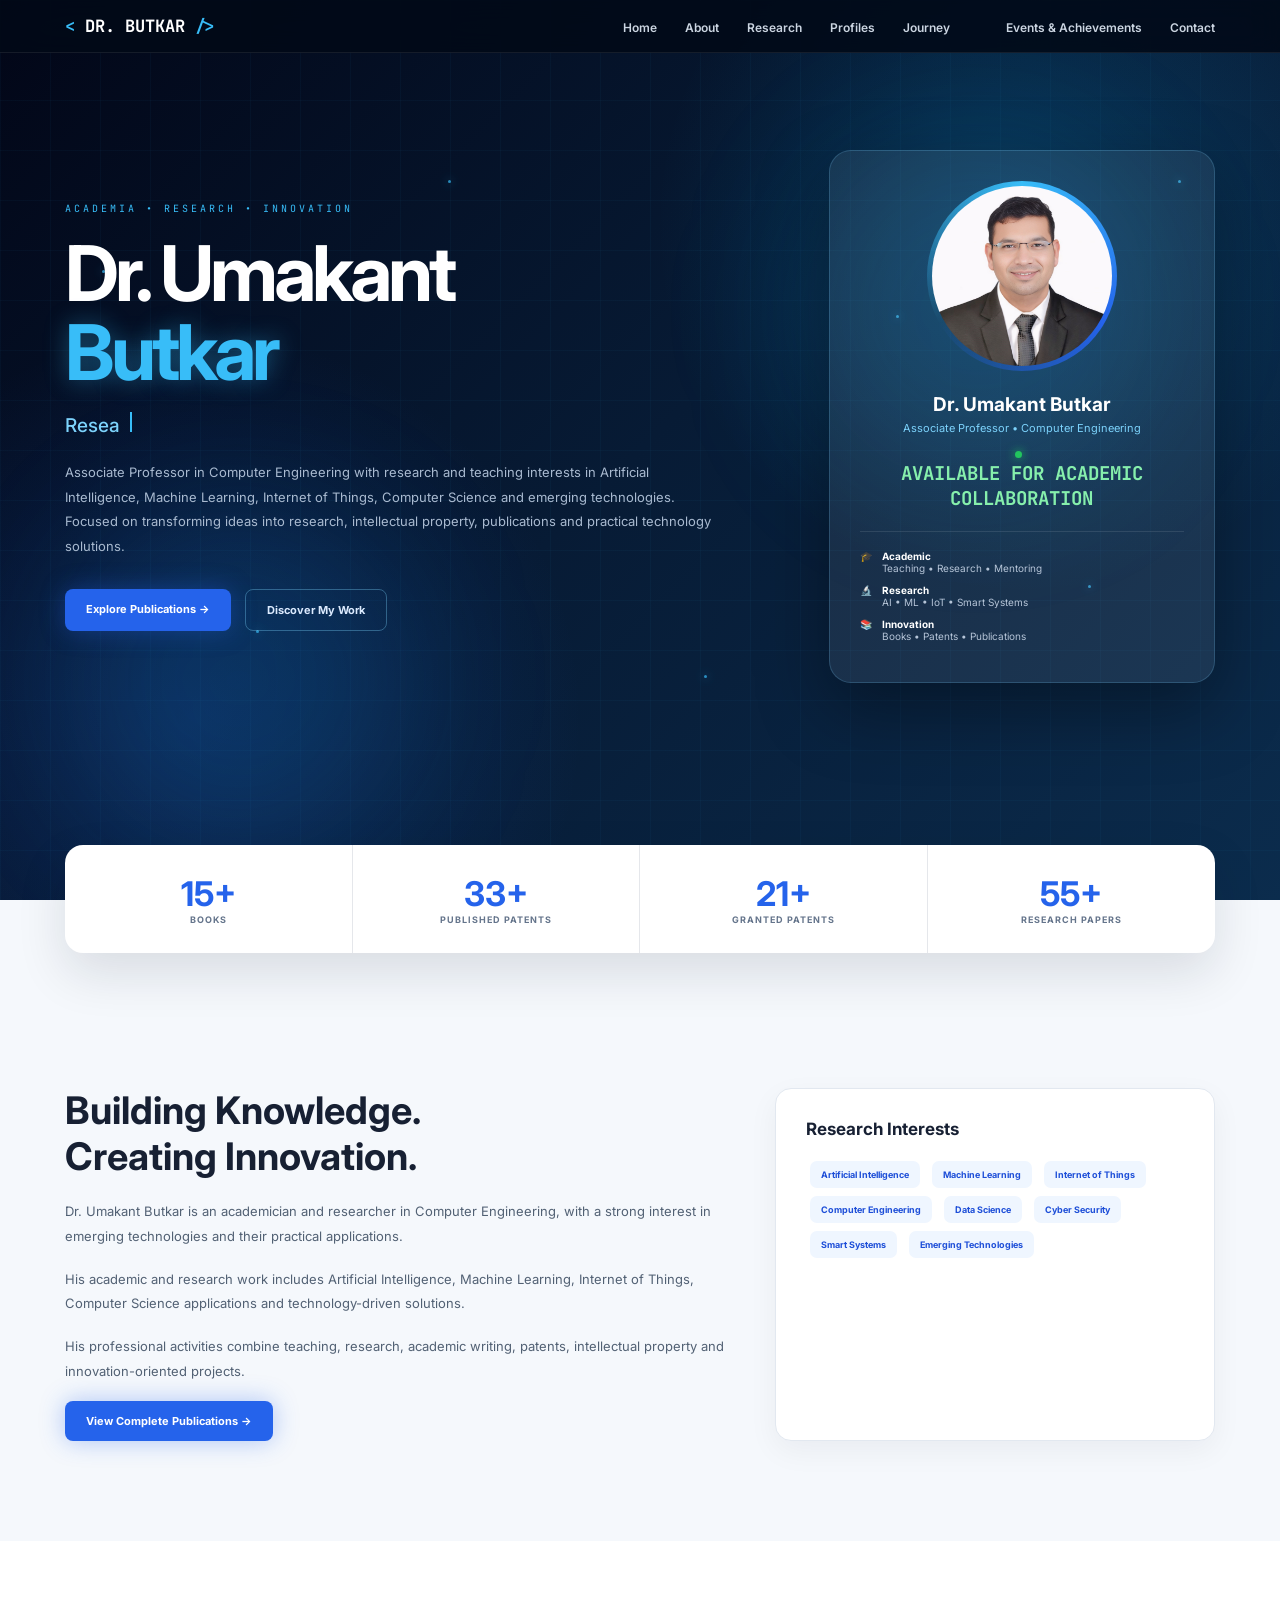
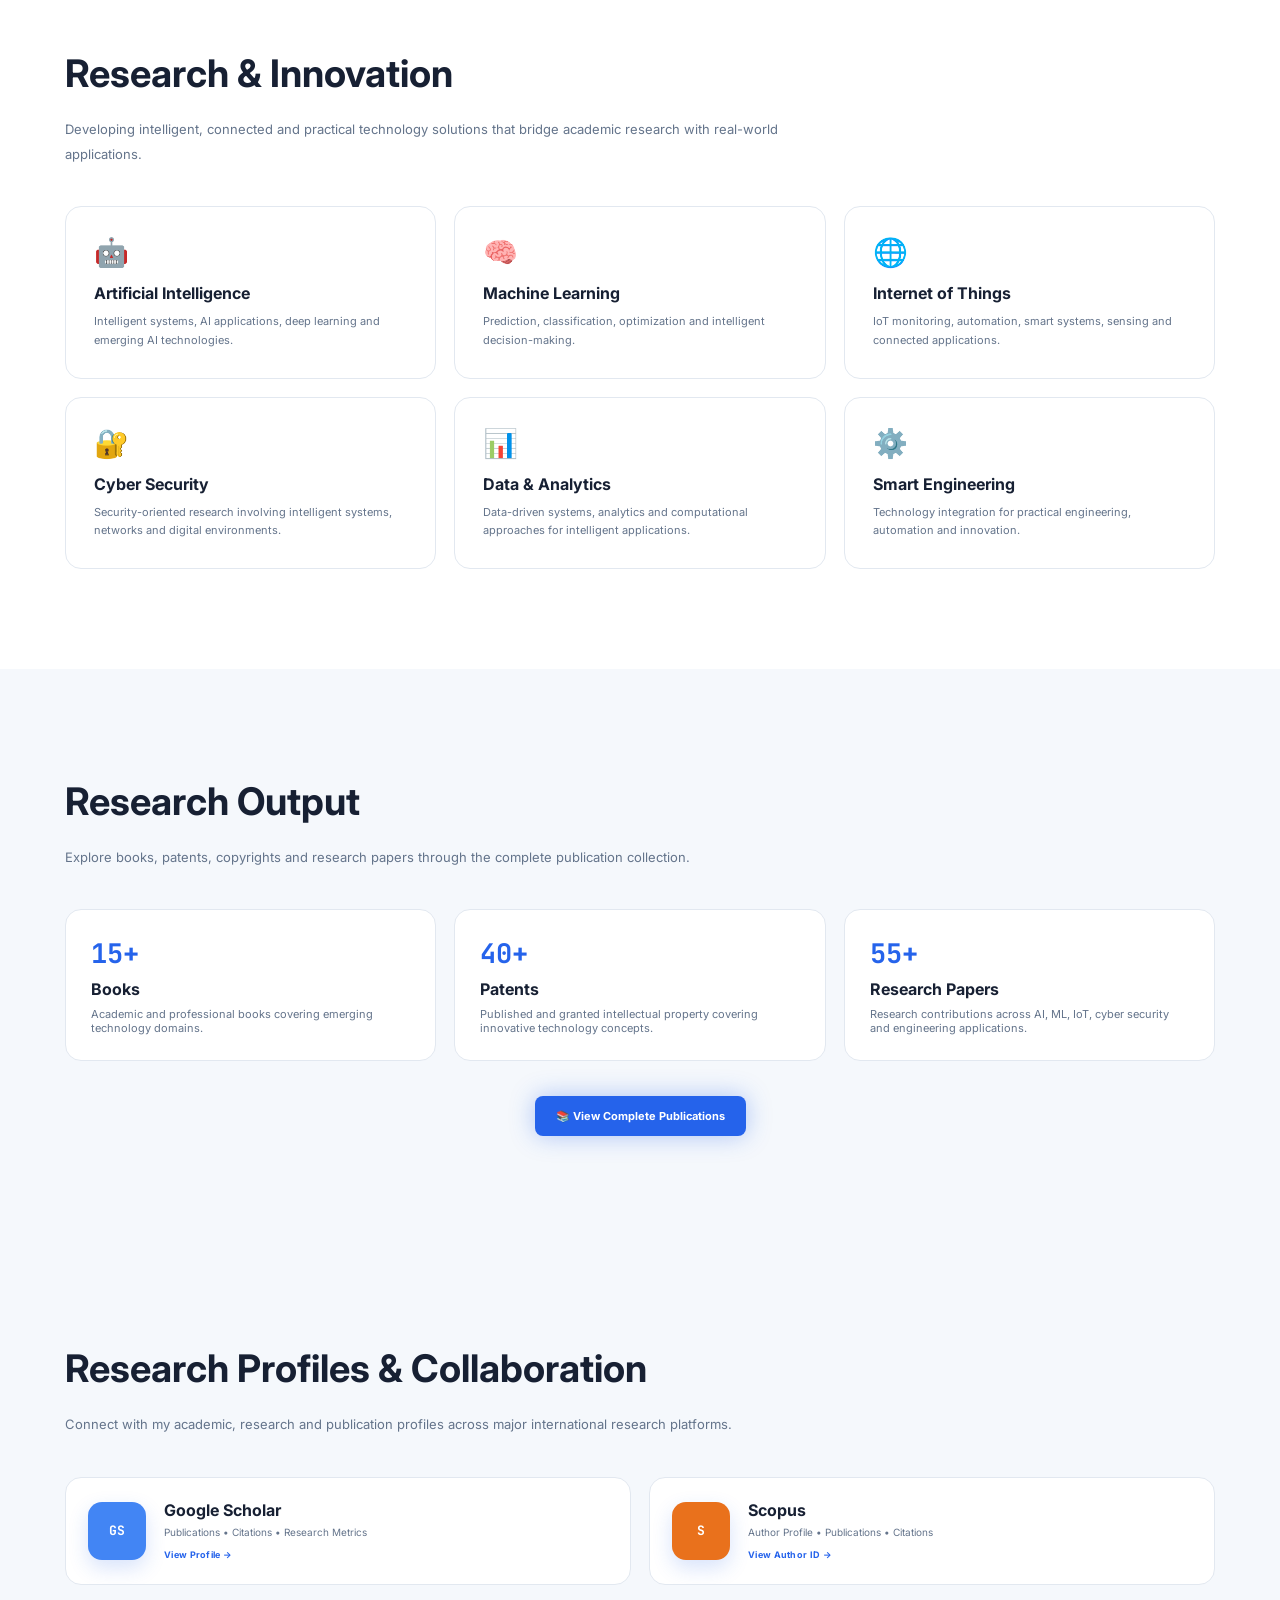
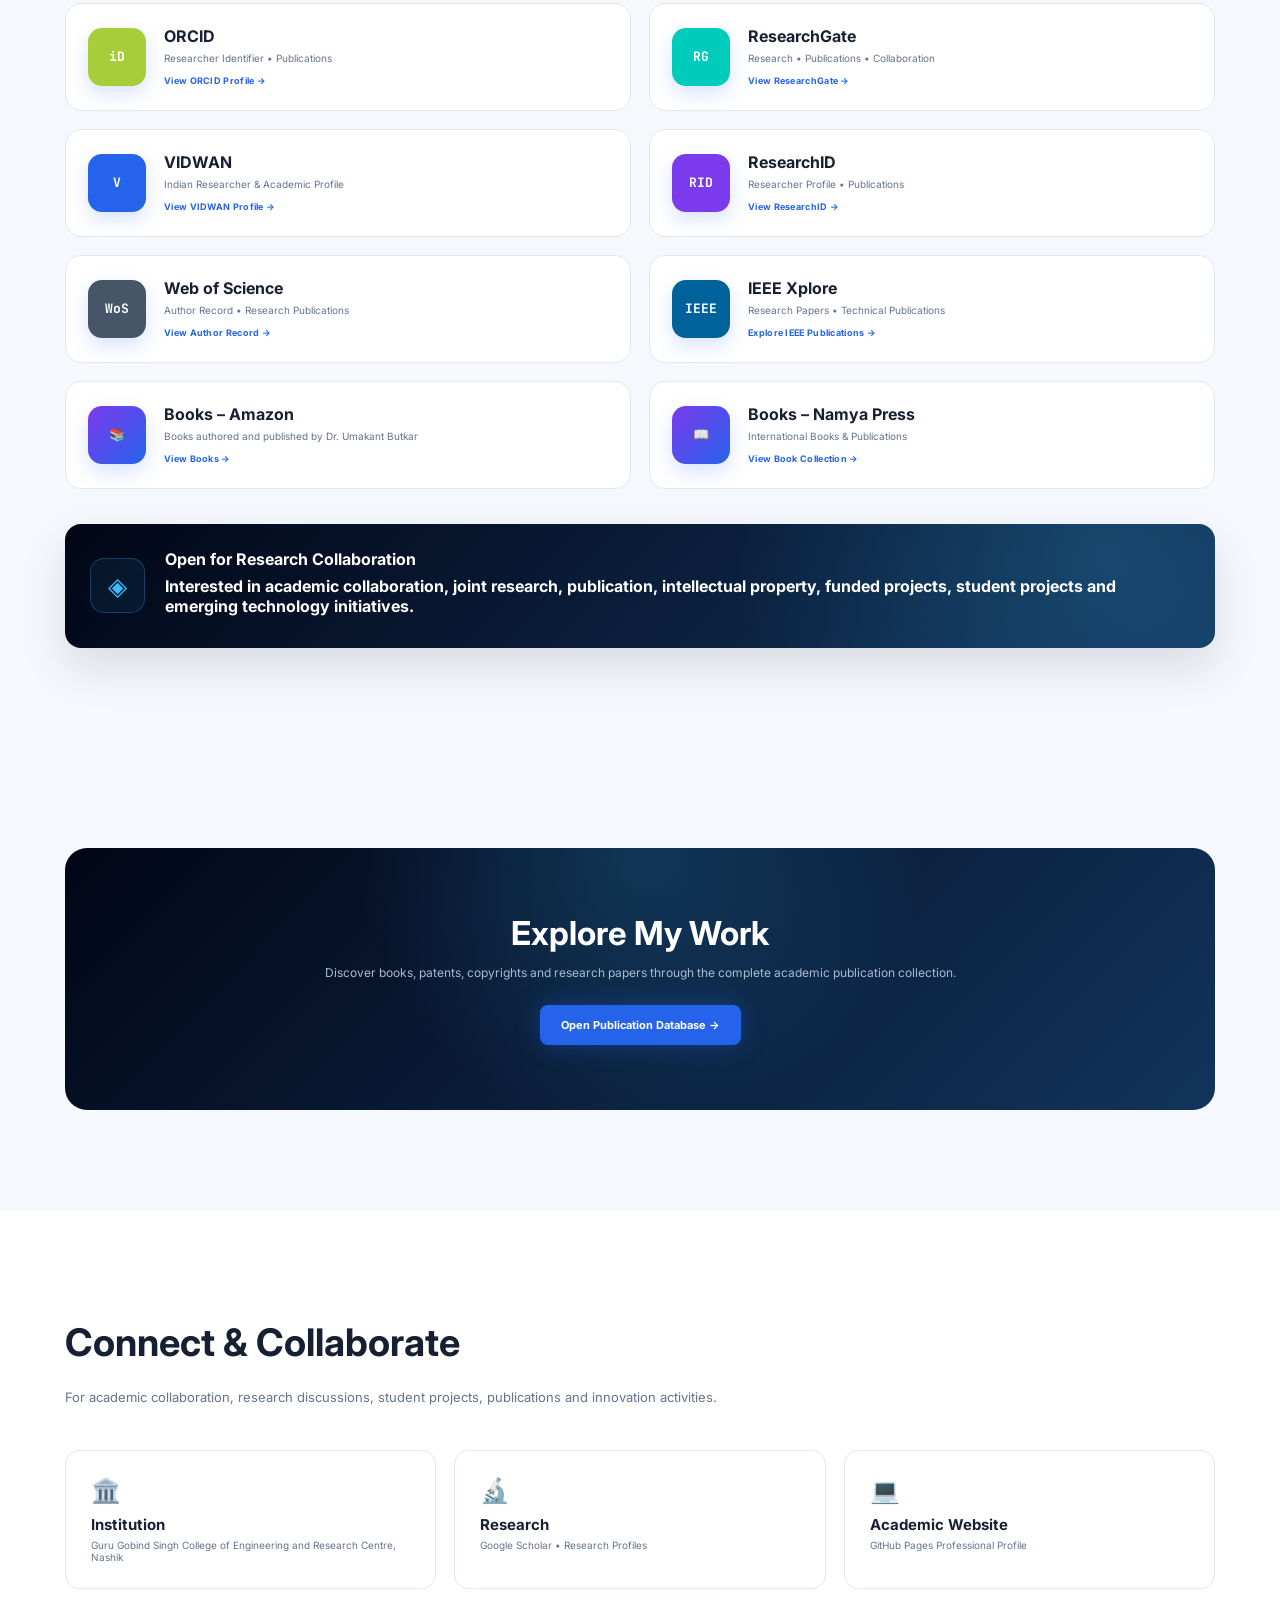
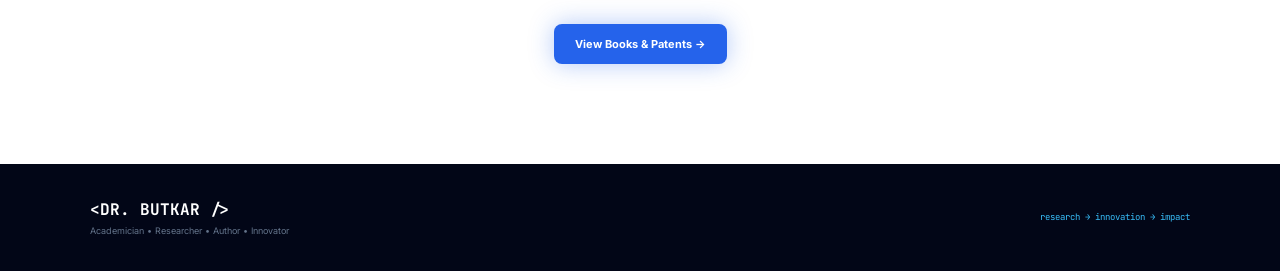
==== index.html @ 664abec3 "Update index.html" ====
<!DOCTYPE html>
<html lang="en">
   

<head>

<meta charset="UTF-8">

<meta name="viewport" content="width=device-width, initial-scale=1.0">

<title>Dr. Umakant Butkar | Research • Innovation • Academia</title>

<meta name="description"
content="Official profile of Dr. Umakant Butkar – Academician, Researcher, Author and Innovator.">

<link rel="preconnect" href="https://fonts.googleapis.com">

<link rel="preconnect"
href="https://fonts.gstatic.com"
crossorigin>

<link href="https://fonts.googleapis.com/css2?family=Inter:wght@400;500;600;700;800&family=JetBrains+Mono:wght@400;600&display=swap"
rel="stylesheet">


<style>

/* =====================================================
   BASIC RESET
===================================================== */

*{
    margin:0;
    padding:0;
    box-sizing:border-box;
}

html{
    scroll-behavior:smooth;
}

body{
    font-family:Inter,Arial,sans-serif;
    background:#f5f8fc;
    color:#172033;
    overflow-x:hidden;
}

a{
    text-decoration:none;
}

.container{
    width:90%;
    max-width:1150px;
    margin:auto;
}


/* =====================================================
   NAVIGATION
===================================================== */

.navbar{

    position:fixed;

    top:0;
    left:0;
    right:0;

    z-index:9999;

    background:rgba(2,10,23,.88);

    backdrop-filter:blur(18px);

    border-bottom:
    1px solid rgba(255,255,255,.08);

}

.nav-container{

    max-width:1200px;

    margin:auto;

    padding:15px 25px;

    display:flex;

    justify-content:space-between;

    align-items:center;

}

.logo{

    color:#fff;

    font-family:"JetBrains Mono";

    font-size:17px;

    font-weight:700;

}

.logo span{
    color:#38bdf8;
}

.nav-links{

    display:flex;

    gap:28px;

    list-style:none;

}

.nav-links a{

    color:#cbd5e1;

    font-size:12px;

    font-weight:600;

    transition:.3s;

}

.nav-links a:hover{
    color:#38bdf8;
}

.menu-btn{

    display:none;

    background:none;

    border:0;

    color:white;

    font-size:26px;

    cursor:pointer;

}


/* =====================================================
   HERO
===================================================== */

.hero{

    min-height:100vh;

    position:relative;

    overflow:hidden;

    padding:
    150px 20px
    100px;

    color:white;

    background:

    radial-gradient(
        circle at 80% 25%,
        rgba(14,165,233,.20),
        transparent 30%
    ),

    radial-gradient(
        circle at 15% 80%,
        rgba(37,99,235,.20),
        transparent 30%
    ),

    linear-gradient(
        135deg,
        #020617,
        #071b35,
        #0b2c4d
    );

}


/* =====================================================
   ANIMATED GRID
===================================================== */

.hero-grid{

    position:absolute;

    inset:0;

    opacity:.25;

    background-image:

    linear-gradient(
        rgba(56,189,248,.15) 1px,
        transparent 1px
    ),

    linear-gradient(
        90deg,
        rgba(56,189,248,.15) 1px,
        transparent 1px
    );

    background-size:
    50px 50px;

    animation:
    gridMove 15s linear infinite;

}

@keyframes gridMove{

    from{
        transform:translateY(0);
    }

    to{
        transform:translateY(50px);
    }

}


/* =====================================================
   MOVING GLOW
===================================================== */

.glow{

    position:absolute;

    width:350px;

    height:350px;

    border-radius:50%;

    background:
    rgba(14,165,233,.12);

    filter:blur(70px);

    animation:
    glowMove 8s ease-in-out infinite;

}

.glow.one{

    top:15%;

    right:10%;

}

.glow.two{

    bottom:5%;

    left:5%;

    animation-delay:3s;

}

@keyframes glowMove{

    0%,100%{
        transform:translate(0,0);
    }

    50%{
        transform:translate(40px,-30px);
    }

}


/* =====================================================
   PARTICLES
===================================================== */

.particles{

    position:absolute;

    inset:0;

    pointer-events:none;

}

.particle{

    position:absolute;

    width:3px;

    height:3px;

    background:#38bdf8;

    border-radius:50%;

    box-shadow:
    0 0 10px #38bdf8;

    animation:
    particleFloat 8s linear infinite;

    opacity:.7;

}

.particle:nth-child(1){
    left:8%;
    top:30%;
    animation-delay:0s;
}

.particle:nth-child(2){
    left:20%;
    top:70%;
    animation-delay:2s;
}

.particle:nth-child(3){
    left:35%;
    top:20%;
    animation-delay:4s;
}

.particle:nth-child(4){
    left:55%;
    top:75%;
    animation-delay:1s;
}

.particle:nth-child(5){
    left:70%;
    top:35%;
    animation-delay:3s;
}

.particle:nth-child(6){
    left:85%;
    top:65%;
    animation-delay:5s;
}

.particle:nth-child(7){
    left:92%;
    top:20%;
    animation-delay:2s;
}

@keyframes particleFloat{

    0%{
        transform:translateY(30px);
        opacity:0;
    }

    20%{
        opacity:1;
    }

    80%{
        opacity:1;
    }

    100%{
        transform:translateY(-120px);
        opacity:0;
    }

}


/* =====================================================
   HERO CONTENT
===================================================== */

.hero-content{

    position:relative;

    z-index:5;

    max-width:1150px;

    margin:auto;

    display:grid;

    grid-template-columns:
    1.35fr .75fr;

    gap:70px;

    align-items:center;

}


/* =====================================================
   HERO TEXT ANIMATION
===================================================== */

.hero-text{

    animation:
    heroText .9s ease forwards;

    opacity:0;

}

@keyframes heroText{

    from{
        opacity:0;
        transform:translateY(35px);
    }

    to{
        opacity:1;
        transform:translateY(0);
    }

}

.hero-tag{

    font-family:"JetBrains Mono";

    color:#38bdf8;

    font-size:10px;

    letter-spacing:3px;

    margin-bottom:20px;

}

.hero h1{

    font-size:
    clamp(48px,6vw,78px);

    line-height:1.02;

    letter-spacing:-4px;

    margin-bottom:20px;

}

.hero h1 span{

    color:#38bdf8;

    text-shadow:
    0 0 25px
    rgba(56,189,248,.4);

}

.hero-subtitle{

    min-height:30px;

    color:#dbeafe;

    font-size:19px;

    font-weight:500;

}

.typing{

    color:#7dd3fc;

}

.cursor{

    display:inline-block;

    width:2px;

    height:20px;

    background:#38bdf8;

    margin-left:5px;

    animation:
    blink .7s infinite;

}

@keyframes blink{

    50%{
        opacity:0;
    }

}

.hero-description{

    max-width:650px;

    margin-top:18px;

    color:#a9bad0;

    font-size:13px;

    line-height:1.9;

}


/* =====================================================
   BUTTONS
===================================================== */

.hero-buttons{

    display:flex;

    gap:14px;

    flex-wrap:wrap;

    margin-top:30px;

}

.btn{

    display:inline-block;

    padding:13px 21px;

    border-radius:8px;

    font-size:11px;

    font-weight:700;

    transition:.3s;

}

.btn-primary{

    color:#fff;

    background:#2563eb;

    box-shadow:
    0 0 25px
    rgba(37,99,235,.35);

}

.btn-primary:hover{

    transform:
    translateY(-4px)
    scale(1.02);

    box-shadow:
    0 0 35px
    rgba(37,99,235,.55);

}

.btn-outline{

    color:#dbeafe;

    border:
    1px solid
    rgba(125,211,252,.35);

}

.btn-outline:hover{

    color:#38bdf8;

    border-color:#38bdf8;

    box-shadow:
    0 0 20px
    rgba(56,189,248,.15);

}


/* =====================================================
   PROFILE CARD
===================================================== */

.profile-wrapper{

    animation:
    cardEntrance 1.2s ease forwards;

    opacity:0;

    animation-delay:.4s;

}

@keyframes cardEntrance{

    from{
        opacity:0;
        transform:
        translateY(40px)
        rotateY(15deg);
    }

    to{
        opacity:1;
        transform:
        translateY(0)
        rotateY(0);
    }

}

.profile-card{

    position:relative;

    padding:30px;

    border-radius:22px;

    background:
    rgba(255,255,255,.07);

    border:
    1px solid
    rgba(125,211,252,.20);

    backdrop-filter:blur(20px);

    box-shadow:
    0 25px 70px
    rgba(0,0,0,.35);

    animation:
    floatingCard 5s ease-in-out infinite;

}

@keyframes floatingCard{

    0%,100%{
        transform:translateY(0);
    }

    50%{
        transform:translateY(-10px);
    }

}


/* =====================================================
   PROFILE PHOTO
===================================================== */

.photo-ring{

    width:190px;

    height:190px;

    margin:
    0 auto 22px;

    padding:5px;

    border-radius:50%;

    background:

    conic-gradient(
        #38bdf8,
        #2563eb,
        transparent,
        #38bdf8
    );

    animation:
    rotateRing 5s linear infinite;

}

@keyframes rotateRing{

    to{
        transform:rotate(360deg);
    }

}

.profile-photo{

    width:100%;

    height:100%;

    border-radius:50%;

    overflow:hidden;

    background:#071426;

}

.profile-photo img{

    width:100%;

    height:100%;

    object-fit:cover;

    animation:
    counterRotate 5s linear infinite;

}

@keyframes counterRotate{

    to{
        transform:rotate(-360deg);
    }

}

.profile-card h3{

    text-align:center;

    font-size:19px;

}

.profile-role{

    text-align:center;

    color:#7dd3fc;

    font-size:11px;

    margin-top:5px;

}

.status{

    text-align:center;

    margin-top:14px;

    font-family:"JetBrains Mono";

    color:#86efac;

    font-size:9px;

}

.status::before{

    content:"";

    display:inline-block;

    width:7px;

    height:7px;

    margin-right:6px;

    border-radius:50%;

    background:#22c55e;

    box-shadow:
    0 0 10px #22c55e;

}


/* =====================================================
   PROFILE INFORMATION
===================================================== */

.profile-info{

    border-top:
    1px solid
    rgba(255,255,255,.10);

    margin-top:20px;

    padding-top:18px;

}

.profile-line{

    display:flex;

    gap:10px;

    color:#b6c5d8;

    font-size:10px;

    margin-bottom:10px;

}

.profile-line strong{
    color:#fff;
}


/* =====================================================
   SCROLL INDICATOR
===================================================== */

.scroll-indicator{

    position:absolute;

    bottom:25px;

    left:50%;

    transform:translateX(-50%);

    z-index:5;

    font-family:"JetBrains Mono";

    color:#64748b;

    font-size:9px;

    letter-spacing:2px;

    animation:
    scrollBounce 2s infinite;

}

@keyframes scrollBounce{

    0%,100%{
        transform:
        translate(-50%,0);
    }

    50%{
        transform:
        translate(-50%,8px);
    }

}


/* =====================================================
   STATS
===================================================== */

.stats{

    position:relative;

    z-index:10;

    margin-top:-55px;

}

.stats-grid{

    display:grid;

    grid-template-columns:
    repeat(4,1fr);

    background:#fff;

    border-radius:18px;

    overflow:hidden;

    box-shadow:
    0 20px 50px
    rgba(15,23,42,.12);

}

.stat{

    text-align:center;

    padding:28px 10px;

    border-right:
    1px solid #e5e7eb;

}

.stat:last-child{
    border-right:0;
}

.stat h2{

    color:#2563eb;

    font-size:34px;

}

.stat p{

    color:#64748b;

    font-size:9px;

    font-weight:700;

    letter-spacing:1px;

}


/* =====================================================
   GENERAL SECTIONS
===================================================== */

section.content-section{

    padding:100px 0;

}

.section-label{

    font-family:"JetBrains Mono";

    color:#2563eb;

    font-size:9px;

    letter-spacing:3px;

    margin-bottom:10px;

}

.section-title{

    font-size:38px;

    line-height:1.2;

    margin-bottom:20px;

}

.section-description{

    max-width:720px;

    color:#64748b;

    font-size:13px;

    line-height:1.9;

}


/* =====================================================
   SCROLL REVEAL
===================================================== */

.reveal{

    opacity:0;

    transform:translateY(35px);

    transition:
    opacity .8s ease,
    transform .8s ease;

}

.reveal.active{

    opacity:1;

    transform:translateY(0);

}


/* =====================================================
   ABOUT
===================================================== */

.about-grid{

    display:grid;

    grid-template-columns:
    1.2fr .8fr;

    gap:50px;

    margin-top:35px;

}

.about-text p{

    color:#526174;

    font-size:13px;

    line-height:1.9;

    margin-bottom:18px;

}

.about-card{

    background:#fff;

    padding:30px;

    border-radius:16px;

    border:
    1px solid #e2e8f0;

    box-shadow:
    0 10px 30px
    rgba(15,23,42,.05);

}

.about-card h3{

    font-size:17px;

    margin-bottom:18px;

}

.interest{

    display:inline-block;

    padding:8px 11px;

    margin:4px;

    background:#eff6ff;

    color:#1d4ed8;

    border-radius:7px;

    font-size:9px;

    font-weight:700;

    transition:.3s;

}

.interest:hover{

    transform:
    translateY(-3px);

    box-shadow:
    0 8px 20px
    rgba(37,99,235,.12);

}


/* =====================================================
   RESEARCH
===================================================== */

.research-grid{

    margin-top:40px;

    display:grid;

    grid-template-columns:
    repeat(3,1fr);

    gap:18px;

}

.research-card{

    background:#fff;

    padding:28px;

    border:
    1px solid #e2e8f0;

    border-radius:16px;

    transition:.35s;

}

.research-card:hover{

    transform:
    translateY(-8px);

    border-color:#93c5fd;

    box-shadow:
    0 20px 40px
    rgba(15,23,42,.08);

}

.research-icon{

    font-size:28px;

    margin-bottom:14px;

}

.research-card h3{

    font-size:16px;

    margin-bottom:9px;

}

.research-card p{

    color:#64748b;

    font-size:11px;

    line-height:1.7;

}


/* =====================================================
   PUBLICATIONS
===================================================== */

.publication-preview{

    margin-top:40px;

    display:grid;

    grid-template-columns:
    repeat(3,1fr);

    gap:18px;

}

.pub-card{

    background:#fff;

    padding:25px;

    border:
    1px solid #e2e8f0;

    border-radius:16px;

    transition:.3s;

}

.pub-card:hover{

    transform:
    translateY(-6px);

    box-shadow:
    0 15px 35px
    rgba(15,23,42,.08);

}

.pub-number{

    font-family:"JetBrains Mono";

    color:#2563eb;

    font-size:27px;

    font-weight:700;

}

.pub-card h3{

    font-size:16px;

    margin-top:8px;

}

.pub-card p{

    color:#64748b;

    font-size:11px;

    margin-top:8px;

}


/* =====================================================
   TIMELINE
===================================================== */

.timeline{

    margin-top:45px;

    border-left:
    2px solid #dbeafe;

    padding-left:30px;

}

.timeline-item{

    position:relative;

    margin-bottom:35px;

}

.timeline-item::before{

    content:"";

    position:absolute;

    left:-37px;

    top:4px;

    width:12px;

    height:12px;

    border-radius:50%;

    background:#2563eb;

    box-shadow:
    0 0 0 5px #eff6ff,
    0 0 18px
    rgba(37,99,235,.35);

}

.timeline-year{

    font-family:"JetBrains Mono";

    color:#2563eb;

    font-size:9px;

    margin-bottom:6px;

}

.timeline-item h3{

    font-size:16px;

}

.timeline-item p{

    color:#64748b;

    font-size:11px;

}


/* =====================================================
   CTA
===================================================== */

.cta{

    padding:65px 30px;

    border-radius:22px;

    text-align:center;

    color:#fff;

    background:

    radial-gradient(
        circle at 50% 0,
        rgba(56,189,248,.18),
        transparent 45%
    ),

    linear-gradient(
        135deg,
        #020617,
        #12345b
    );

}

.cta h2{

    font-size:33px;

    margin-bottom:12px;

}

.cta p{

    max-width:650px;

    margin:auto;

    color:#a9bad0;

    font-size:12px;

}


/* =====================================================
   CONTACT
===================================================== */

.contact-grid{

    margin-top:40px;

    display:grid;

    grid-template-columns:
    repeat(3,1fr);

    gap:18px;

}

.contact-card{

    background:#fff;

    padding:25px;

    border:
    1px solid #e2e8f0;

    border-radius:14px;

    transition:.3s;

}

.contact-card:hover{

    transform:
    translateY(-5px);

}

.contact-card span{

    font-size:24px;

}

.contact-card h3{

    font-size:15px;

    margin:10px 0 5px;

}

.contact-card p{

    color:#64748b;

    font-size:10px;

}


/* =====================================================
   FOOTER
===================================================== */

footer{

    background:#020617;

    color:#fff;

    padding:35px 20px;

}

.footer-content{

    max-width:1100px;

    margin:auto;

    display:flex;

    justify-content:space-between;

    align-items:center;

}

.footer-left strong{

    font-family:"JetBrains Mono";

}

.footer-left p{

    color:#64748b;

    font-size:9px;

    margin-top:5px;

}

.footer-code{

    color:#38bdf8;

    font-family:"JetBrains Mono";

    font-size:9px;

}


/* =====================================================
   MOBILE
===================================================== */

@media(max-width:800px){

    .nav-links{

        display:none;

        position:absolute;

        top:60px;

        left:0;

        right:0;

        background:#020617;

        padding:22px;

        flex-direction:column;

        gap:18px;

    }

    .nav-links.active{
        display:flex;
    }

    .menu-btn{
        display:block;
    }

    .hero{

        padding-top:130px;

    }

    .hero-content{

        grid-template-columns:1fr;

        text-align:center;

        gap:45px;

    }

    .hero-description{

        margin:auto;

    }

    .hero-buttons{

        justify-content:center;

    }

    .profile-wrapper{

        max-width:370px;

        margin:auto;

    }

    .stats-grid{

        grid-template-columns:
        repeat(2,1fr);

    }

    .stat{

        border-bottom:
        1px solid #e5e7eb;

    }

    .about-grid{

        grid-template-columns:1fr;

    }

    .research-grid{

        grid-template-columns:1fr;

    }

    .publication-preview{

        grid-template-columns:1fr;

    }

    .contact-grid{

        grid-template-columns:1fr;

    }

    .footer-content{

        flex-direction:column;

        align-items:flex-start;

        gap:15px;

    }

}
/* =====================================================
   RESEARCH PROFILE CARDS
===================================================== */

.profile-links-grid{

    margin-top:40px;

    display:grid;

    grid-template-columns:
    repeat(2,1fr);

    gap:18px;

}


/* =====================================================
   PROFILE CARD
===================================================== */

.research-profile-card{

    position:relative;

    display:flex;

    align-items:center;

    gap:18px;

    padding:22px;

    background:#fff;

    border:
    1px solid #e2e8f0;

    border-radius:16px;

    color:#172033;

    overflow:hidden;

    transition:
    transform .35s ease,
    box-shadow .35s ease,
    border-color .35s ease;

}


/* glowing line */

.research-profile-card::before{

    content:"";

    position:absolute;

    top:0;

    left:-100%;

    width:100%;

    height:2px;

    background:#38bdf8;

    transition:.5s;

}


.research-profile-card:hover::before{

    left:0;

}


.research-profile-card:hover{

    transform:
    translateY(-7px);

    border-color:#93c5fd;

    box-shadow:
    0 18px 40px
    rgba(15,23,42,.10);

}


/* =====================================================
   ICON
===================================================== */

.profile-icon{

    min-width:58px;

    width:58px;

    height:58px;

    display:flex;

    align-items:center;

    justify-content:center;

    border-radius:14px;

    color:#fff;

    font-family:"JetBrains Mono";

    font-size:13px;

    font-weight:700;

    background:
    linear-gradient(
        135deg,
        #0f172a,
        #2563eb
    );

    box-shadow:
    0 8px 20px
    rgba(37,99,235,.18);

    transition:.35s;

}


.research-profile-card:hover
.profile-icon{

    transform:
    rotate(-5deg)
    scale(1.08);

}


/* individual identity styles */

.profile-icon.scholar{
    background:#4285f4;
}

.profile-icon.scopus{
    background:#e9711c;
}

.profile-icon.orcid{
    background:#a6ce39;
}

.profile-icon.researchgate{
    background:#00ccbb;
}

.profile-icon.vidwan{
    background:#2563eb;
}

.profile-icon.researchid{
    background:#7c3aed;
}

.profile-icon.wos{
    background:#475569;
}

.profile-icon.ieee{
    background:#00629b;
}

.profile-icon.books{
    background:
    linear-gradient(
        135deg,
        #7c3aed,
        #2563eb
    );
}


/* =====================================================
   CARD CONTENT
===================================================== */

.profile-link-content{

    flex:1;

}


.profile-link-content h3{

    font-size:16px;

    margin-bottom:5px;

}


.profile-link-content p{

    color:#64748b;

    font-size:10px;

    line-height:1.5;

}


.profile-link-content span{

    display:inline-block;

    margin-top:9px;

    color:#2563eb;

    font-size:9px;

    font-weight:700;

    letter-spacing:.3px;

}


/* =====================================================
   COLLABORATION BOX
===================================================== */

.collaboration-box{

    margin-top:35px;

    padding:25px;

    display:flex;

    align-items:center;

    gap:20px;

    border-radius:16px;

    color:#fff;

    background:

    radial-gradient(
        circle at 90% 20%,
        rgba(56,189,248,.18),
        transparent 35%
    ),

    linear-gradient(
        135deg,
        #020617,
        #12345b
    );

    box-shadow:
    0 20px 45px
    rgba(15,23,42,.12);

}


.collaboration-symbol{

    min-width:55px;

    width:55px;

    height:55px;

    display:flex;

    align-items:center;

    justify-content:center;

    border-radius:14px;

    font-size:25px;

    color:#38bdf8;

    border:
    1px solid
    rgba(56,189,248,.25);

    background:
    rgba(56,189,248,.08);

}


.collaboration-box h3{

    font-size:16px;

    margin-bottom:7px;

}


.collaboration-box p{

    color:#a9bad0;

    font-size:10px;

    line-height:1.7;

}


/* =====================================================
   MOBILE PROFILE GRID
===================================================== */

@media(max-width:800px){

    .profile-links-grid{

        grid-template-columns:1fr;

    }

    .collaboration-box{

        align-items:flex-start;

    }

}
</style>

</head>


<body>


<!-- =====================================================
     NAVIGATION
===================================================== -->

<header class="navbar">

<div class="nav-container">

<div class="logo">

<span>&lt;</span> DR. BUTKAR <span>/&gt;</span>

</div>


<button
class="menu-btn"
onclick="toggleMenu()">

☰

</button>

<ul class="nav-links" id="navLinks">

<li>
<a href="#home">Home</a>
</li>

<li>
<a href="#about">About</a>
</li>

<li>
<a href="#research">Research</a>
</li>

<li>
<a href="#profiles">Profiles</a>
</li>

<li>
<a href="#journey">Journey</a></li>
<li>
<li>
<a href="events.html">Events & Achievements</a>
</li>

<li>
<a href="#contact">Contact</a>
</li>

</ul>

</div>

</header>



<!-- =====================================================
     HERO
===================================================== -->

<section
class="hero"
id="home">


<!-- ANIMATED GRID -->

<div class="hero-grid"></div>


<!-- GLOWING BACKGROUND -->

<div class="glow one"></div>

<div class="glow two"></div>


<!-- PARTICLES -->

<div class="particles">

<div class="particle"></div>

<div class="particle"></div>

<div class="particle"></div>

<div class="particle"></div>

<div class="particle"></div>

<div class="particle"></div>

<div class="particle"></div>

</div>


<div class="hero-content">


<!-- HERO TEXT -->

<div class="hero-text">


<div class="hero-tag">

ACADEMIA • RESEARCH • INNOVATION

</div>


<h1>

Dr. Umakant

<br>

<span>Butkar</span>

</h1>


<div class="hero-subtitle">

<span class="typing"></span>

<span class="cursor"></span>

</div>


<p class="hero-description">

Associate Professor in Computer Engineering with
research and teaching interests in Artificial
Intelligence, Machine Learning, Internet of Things,
Computer Science and emerging technologies.

Focused on transforming ideas into research,
intellectual property, publications and practical
technology solutions.

</p>


<div class="hero-buttons">


<a
href="publications.html"
class="btn btn-primary">

Explore Publications →

</a>


<a
href="#about"
class="btn btn-outline">

Discover My Work

</a>


</div>

</div>



<!-- PROFILE -->

<div class="profile-wrapper">


<div class="profile-card">


<div class="photo-ring">

<div class="profile-photo">

<img
src="profile.jpg"
alt="Dr. Umakant Butkar">

</div>

</div>


<h3>

Dr. Umakant Butkar

</h3>


<div class="profile-role">

Associate Professor • Computer Engineering

</div>


<div class="status">

<h3>AVAILABLE FOR ACADEMIC COLLABORATION</h3>

</div>


<div class="profile-info">


<div class="profile-line">

<span>🎓</span>

<div>

<strong>Academic</strong>
<br>
Teaching • Research • Mentoring

</div>

</div>


<div class="profile-line">

<span>🔬</span>

<div>

<strong>Research</strong>
<br>
AI • ML • IoT • Smart Systems

</div>

</div>


<div class="profile-line">

<span>📚</span>

<div>

<strong>Innovation</strong>
<br>
Books • Patents • Publications

</div>

</div>


</div>


</div>

</div>


</div>


<div class="scroll-indicator">

SCROLL TO EXPLORE ↓

</div>


</section>



<!-- =====================================================
     STATISTICS
===================================================== -->

<section class="stats">

<div class="container">

<div class="stats-grid">


<div class="stat">

<h2
class="counter"
data-target="15">

0

</h2>

<p>BOOKS</p>

</div>


<div class="stat">

<h2
class="counter"
data-target="33">

0

</h2>

<p>PUBLISHED PATENTS</p>

</div>


<div class="stat">

<h2
class="counter"
data-target="21">

0

</h2>

<p>GRANTED PATENTS</p>

</div>


<div class="stat">

<h2
class="counter"
data-target="55">

0

</h2>

<p>RESEARCH PAPERS</p>

</div>


</div>

</div>

</section>



<!-- =====================================================
     ABOUT
===================================================== -->

<section
class="content-section"
id="about">

<div class="container reveal">


<div class="section-label">

</div>


<div class="about-grid">


<div class="about-text">


<h2 class="section-title">

Building Knowledge.
<br>

Creating Innovation.

</h2>


<p>

Dr. Umakant Butkar is an academician and researcher
in Computer Engineering, with a strong interest in
emerging technologies and their practical
applications.

</p>


<p>

His academic and research work includes Artificial
Intelligence, Machine Learning, Internet of Things,
Computer Science applications and technology-driven
solutions.

</p>


<p>

His professional activities combine teaching,
research, academic writing, patents, intellectual
property and innovation-oriented projects.

</p>


<a
href="publications.html"
class="btn btn-primary">

View Complete Publications →

</a>


</div>


<div class="about-card">


<h3>
Research Interests
</h3>


<span class="interest">
Artificial Intelligence
</span>

<span class="interest">
Machine Learning
</span>

<span class="interest">
Internet of Things
</span>

<span class="interest">
Computer Engineering
</span>

<span class="interest">
Data Science
</span>

<span class="interest">
Cyber Security
</span>

<span class="interest">
Smart Systems
</span>

<span class="interest">
Emerging Technologies
</span>


</div>


</div>

</div>

</section>



<!-- =====================================================
     RESEARCH
===================================================== -->

<section
class="content-section"
id="research"
style="background:#fff;">

<div class="container reveal">


<div class="section-label">

</div>


<h2 class="section-title">

Research & Innovation

</h2>


<p class="section-description">

Developing intelligent, connected and practical
technology solutions that bridge academic research
with real-world applications.

</p>


<div class="research-grid">


<div class="research-card">

<div class="research-icon">
🤖
</div>

<h3>
Artificial Intelligence
</h3>

<p>

Intelligent systems, AI applications,
deep learning and emerging AI technologies.

</p>

</div>


<div class="research-card">

<div class="research-icon">
🧠
</div>

<h3>
Machine Learning
</h3>

<p>

Prediction, classification, optimization and
intelligent decision-making.

</p>

</div>


<div class="research-card">

<div class="research-icon">
🌐
</div>

<h3>
Internet of Things
</h3>

<p>

IoT monitoring, automation, smart systems,
sensing and connected applications.

</p>

</div>


<div class="research-card">

<div class="research-icon">
🔐
</div>

<h3>
Cyber Security
</h3>

<p>

Security-oriented research involving intelligent
systems, networks and digital environments.

</p>

</div>


<div class="research-card">

<div class="research-icon">
📊
</div>

<h3>
Data & Analytics
</h3>

<p>

Data-driven systems, analytics and computational
approaches for intelligent applications.

</p>

</div>


<div class="research-card">

<div class="research-icon">
⚙️
</div>

<h3>
Smart Engineering
</h3>

<p>

Technology integration for practical engineering,
automation and innovation.

</p>

</div>


</div>

</div>

</section>



<!-- =====================================================
     PUBLICATIONS
===================================================== -->

<section
class="content-section">

<div class="container reveal">


<div class="section-label">

</div>


<h2 class="section-title">

Research Output

</h2>


<p class="section-description">

Explore books, patents, copyrights and research
papers through the complete publication collection.

</p>


<div class="publication-preview">


<div class="pub-card">

<div class="pub-number">
15+
</div>

<h3>
Books
</h3>

<p>

Academic and professional books covering emerging
technology domains.

</p>

</div>


<div class="pub-card">

<div class="pub-number">
40+
</div>

<h3>
Patents
</h3>

<p>

Published and granted intellectual property covering
innovative technology concepts.

</p>

</div>


<div class="pub-card">

<div class="pub-number">
55+
</div>

<h3>
Research Papers
</h3>

<p>

Research contributions across AI, ML, IoT,
cyber security and engineering applications.

</p>

</div>


</div>


<div style="text-align:center;margin-top:35px;">

<a
href="publications.html"
class="btn btn-primary">

📚 View Complete Publications

</a>

</div>


</div>

</section>



<!-- =====================================================
     RESEARCH PROFILES & COLLABORATION
===================================================== -->

<section
class="content-section"
id="profiles"
style="background:#f5f8fc;">

<div class="container reveal">

<div class="section-label">

</div>

<h2 class="section-title">
Research Profiles & Collaboration
</h2>

<p class="section-description">

Connect with my academic, research and publication
profiles across major international research platforms.

</p>


<div class="profile-links-grid">


<!-- GOOGLE SCHOLAR -->

<a
href="https://scholar.google.com/citations?hl=en&authuser=1&user=rnX6w4AAAAAJ"
target="_blank"
rel="noopener noreferrer"
class="research-profile-card">

<div class="profile-icon scholar">
GS
</div>

<div class="profile-link-content">

<h3>
Google Scholar
</h3>

<p>
Publications • Citations • Research Metrics
</p>

<span>
View Profile →
</span>

</div>

</a>



<!-- SCOPUS -->

<a
href="https://www.scopus.com/authid/detail.uri?authorId=58679571700"
target="_blank"
rel="noopener noreferrer"
class="research-profile-card">

<div class="profile-icon scopus">
S
</div>

<div class="profile-link-content">

<h3>
Scopus
</h3>

<p>
Author Profile • Publications • Citations
</p>

<span>
View Author ID →
</span>

</div>

</a>



<!-- ORCID -->

<a
href="https://orcid.org/0000-0002-9697-4568"
target="_blank"
rel="noopener noreferrer"
class="research-profile-card">

<div class="profile-icon orcid">
iD
</div>

<div class="profile-link-content">

<h3>
ORCID
</h3>

<p>
Researcher Identifier • Publications
</p>

<span>
View ORCID Profile →
</span>

</div>

</a>



<!-- RESEARCHGATE -->

<a
href="https://www.researchgate.net/profile/Umakant-Butkar?ev=hdr_xprf"
target="_blank"
rel="noopener noreferrer"
class="research-profile-card">

<div class="profile-icon researchgate">
RG
</div>

<div class="profile-link-content">

<h3>
ResearchGate
</h3>

<p>
Research • Publications • Collaboration
</p>

<span>
View ResearchGate →
</span>

</div>

</a>



<!-- VIDWAN -->

<a
href="https://vidwan.inflibnet.ac.in//profile/424764"
target="_blank"
rel="noopener noreferrer"
class="research-profile-card">

<div class="profile-icon vidwan">
V
</div>

<div class="profile-link-content">

<h3>
VIDWAN
</h3>

<p>
Indian Researcher & Academic Profile
</p>

<span>
View VIDWAN Profile →
</span>

</div>

</a>



<!-- RESEARCH ID -->

<a
href="https://researchid.co/umakantbutkar"
target="_blank"
rel="noopener noreferrer"
class="research-profile-card">

<div class="profile-icon researchid">
RID
</div>

<div class="profile-link-content">

<h3>
ResearchID
</h3>

<p>
Researcher Profile • Publications
</p>

<span>
View ResearchID →
</span>

</div>

</a>



<!-- WEB OF SCIENCE -->

<a
href="https://www.webofscience.com/wos/author/record/NRB-7258-2025"
target="_blank"
rel="noopener noreferrer"
class="research-profile-card">

<div class="profile-icon wos">
WoS
</div>

<div class="profile-link-content">

<h3>
Web of Science
</h3>

<p>
Author Record • Research Publications
</p>

<span>
View Author Record →
</span>

</div>

</a>



<!-- IEEE XPLORE -->

<a
href="https://ieeexplore.ieee.org/search/searchresult.jsp?newsearch=true&queryText=umakant%20butkar"
target="_blank"
rel="noopener noreferrer"
class="research-profile-card">

<div class="profile-icon ieee">
IEEE
</div>

<div class="profile-link-content">

<h3>
IEEE Xplore
</h3>

<p>
Research Papers • Technical Publications
</p>

<span>
Explore IEEE Publications →
</span>

</div>

</a>



<!-- AMAZON BOOKS -->

<a
href="https://www.amazon.in/Books-Dr-Umakant-Dinkar-Butkar/s?rh=n%3A976389031%2Cp_27%3ADr.%2BUmakant%2BDinkar%2BButkar"
target="_blank"
rel="noopener noreferrer"
class="research-profile-card book-profile">

<div class="profile-icon books">
📚
</div>

<div class="profile-link-content">

<h3>
Books – Amazon
</h3>

<p>
Books authored and published by Dr. Umakant Butkar
</p>

<span>
View Books →
</span>

</div>

</a>



<!-- NAMYA PRESS -->

<a
href="https://namyapress.com/nbl/prof-dr-umakant-dinkar-butkar"
target="_blank"
rel="noopener noreferrer"
class="research-profile-card book-profile">

<div class="profile-icon books">
📖
</div>

<div class="profile-link-content">

<h3>
Books – Namya Press
</h3>

<p>
International Books & Publications
</p>

<span>
View Book Collection →
</span>

</div>

</a>


</div>


<!-- COLLABORATION MESSAGE -->

<div class="collaboration-box">

<div class="collaboration-symbol">
◈
</div>

<div>

<h3>
Open for Research Collaboration
</h3>

<p>

<h3>Interested in academic collaboration, joint research,
publication, intellectual property, funded projects,
student projects and emerging technology initiatives. </h3>

</p>

</div>

</div>


</div>

</section>

<!-- =====================================================
     CTA
===================================================== -->

<section
class="content-section">

<div class="container reveal">

<div class="cta">


<h2>
Explore My Work
</h2>


<p>

Discover books, patents, copyrights and research
papers through the complete academic publication
collection.

</p>


<div style="margin-top:25px;">

<a
href="publications.html"
class="btn btn-primary">

Open Publication Database →

</a>

</div>


</div>

</div>

</section>



<!-- =====================================================
     CONTACT
===================================================== -->

<section
class="content-section"
id="contact"
style="background:#fff;">

<div class="container reveal">


<div class="section-label">

</div>


<h2 class="section-title">

Connect & Collaborate

</h2>


<p class="section-description">

For academic collaboration, research discussions,
student projects, publications and innovation
activities.

</p>


<div class="contact-grid">


<div class="contact-card">

<span>🏛️</span>

<h3>
Institution
</h3>

<p>

Guru Gobind Singh College of Engineering
and Research Centre, Nashik

</p>

</div>


<div class="contact-card">

<span>🔬</span>

<h3>
Research
</h3>

<p>

Google Scholar • Research Profiles

</p>

</div>


<div class="contact-card">

<span>💻</span>

<h3>
Academic Website
</h3>

<p>

GitHub Pages Professional Profile

</p>

</div>


</div>


<div style="text-align:center;margin-top:35px;">

<a
href="publications.html"
class="btn btn-primary">

View Books & Patents →

</a>

</div>


</div>

</section>



<!-- =====================================================
     FOOTER
===================================================== -->

<footer>

<div class="footer-content">


<div class="footer-left">

<strong>

&lt;DR. BUTKAR /&gt;

</strong>

<p>

Academician • Researcher • Author • Innovator

</p>

</div>


<div class="footer-code">

research → innovation → impact

</div>


</div>

</footer>



<!-- =====================================================
     JAVASCRIPT
===================================================== -->

<script>


/* =====================================================
   MOBILE MENU
===================================================== */

function toggleMenu(){

    document
    .getElementById("navLinks")
    .classList
    .toggle("active");

}


document
.querySelectorAll(".nav-links a")
.forEach(function(link){

    link.addEventListener("click",function(){

        document
        .getElementById("navLinks")
        .classList
        .remove("active");

    });

});



/* =====================================================
   TYPING EFFECT
===================================================== */

const typingText = [

    "Academician",
    "Researcher",
    "Author",
    "Innovator",
    "Technology Enthusiast"

];

let textIndex = 0;

let charIndex = 0;

let deleting = false;


function typeEffect(){

    const element =
    document.querySelector(".typing");

    const current =
    typingText[textIndex];


    if(!deleting){

        element.textContent =
        current.substring(
            0,
            charIndex + 1
        );

        charIndex++;


        if(charIndex === current.length){

            deleting = true;

            setTimeout(
                typeEffect,
                1400
            );

            return;

        }

    }else{

        element.textContent =
        current.substring(
            0,
            charIndex - 1
        );

        charIndex--;


        if(charIndex === 0){

            deleting = false;

            textIndex =
            (textIndex + 1)
            % typingText.length;

        }

    }


    setTimeout(
        typeEffect,
        deleting ? 50 : 100
    );

}


typeEffect();



/* =====================================================
   COUNTER ANIMATION
===================================================== */

const counters =
document.querySelectorAll(".counter");


const counterObserver =
new IntersectionObserver(

    function(entries){

        entries.forEach(function(entry){

            if(entry.isIntersecting){

                const counter =
                entry.target;

                const target =
                Number(
                    counter.dataset.target
                );

                let count = 0;

                const speed =
                Math.max(
                    10,
                    1200 / target
                );


                function update(){

                    if(count < target){

                        count++;

                        counter.textContent =
                        count;

                        setTimeout(
                            update,
                            speed
                        );

                    }else{

                        counter.textContent =
                        target + "+";

                    }

                }


                update();

                counterObserver
                .unobserve(counter);

            }

        });

    },

    {
        threshold:.5
    }

);


counters.forEach(function(counter){

    counterObserver.observe(counter);

});



/* =====================================================
   SCROLL REVEAL
===================================================== */

const reveals =
document.querySelectorAll(".reveal");


const revealObserver =
new IntersectionObserver(

    function(entries){

        entries.forEach(function(entry){

            if(entry.isIntersecting){

                entry.target
                .classList
                .add("active");

            }

        });

    },

    {
        threshold:.12
    }

);


reveals.forEach(function(element){

    revealObserver.observe(element);

});


</script>


</body>

</html>
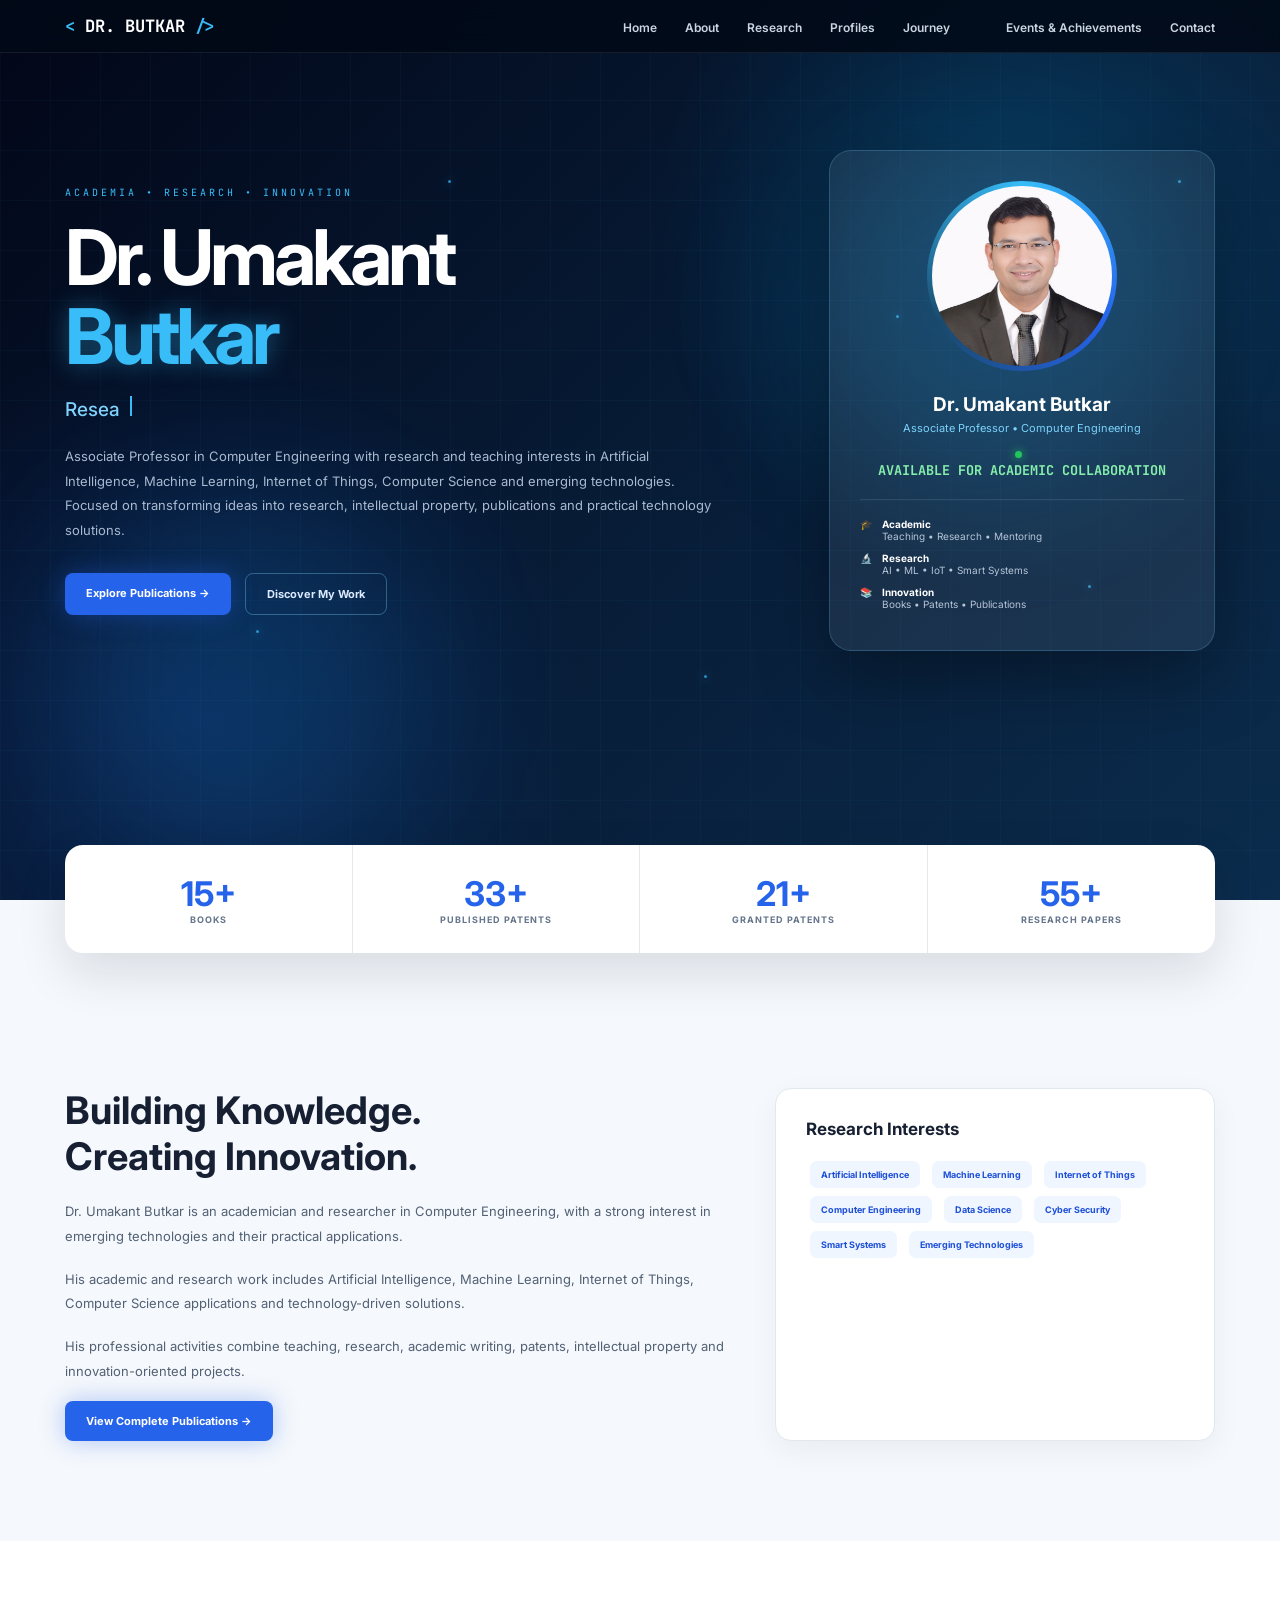
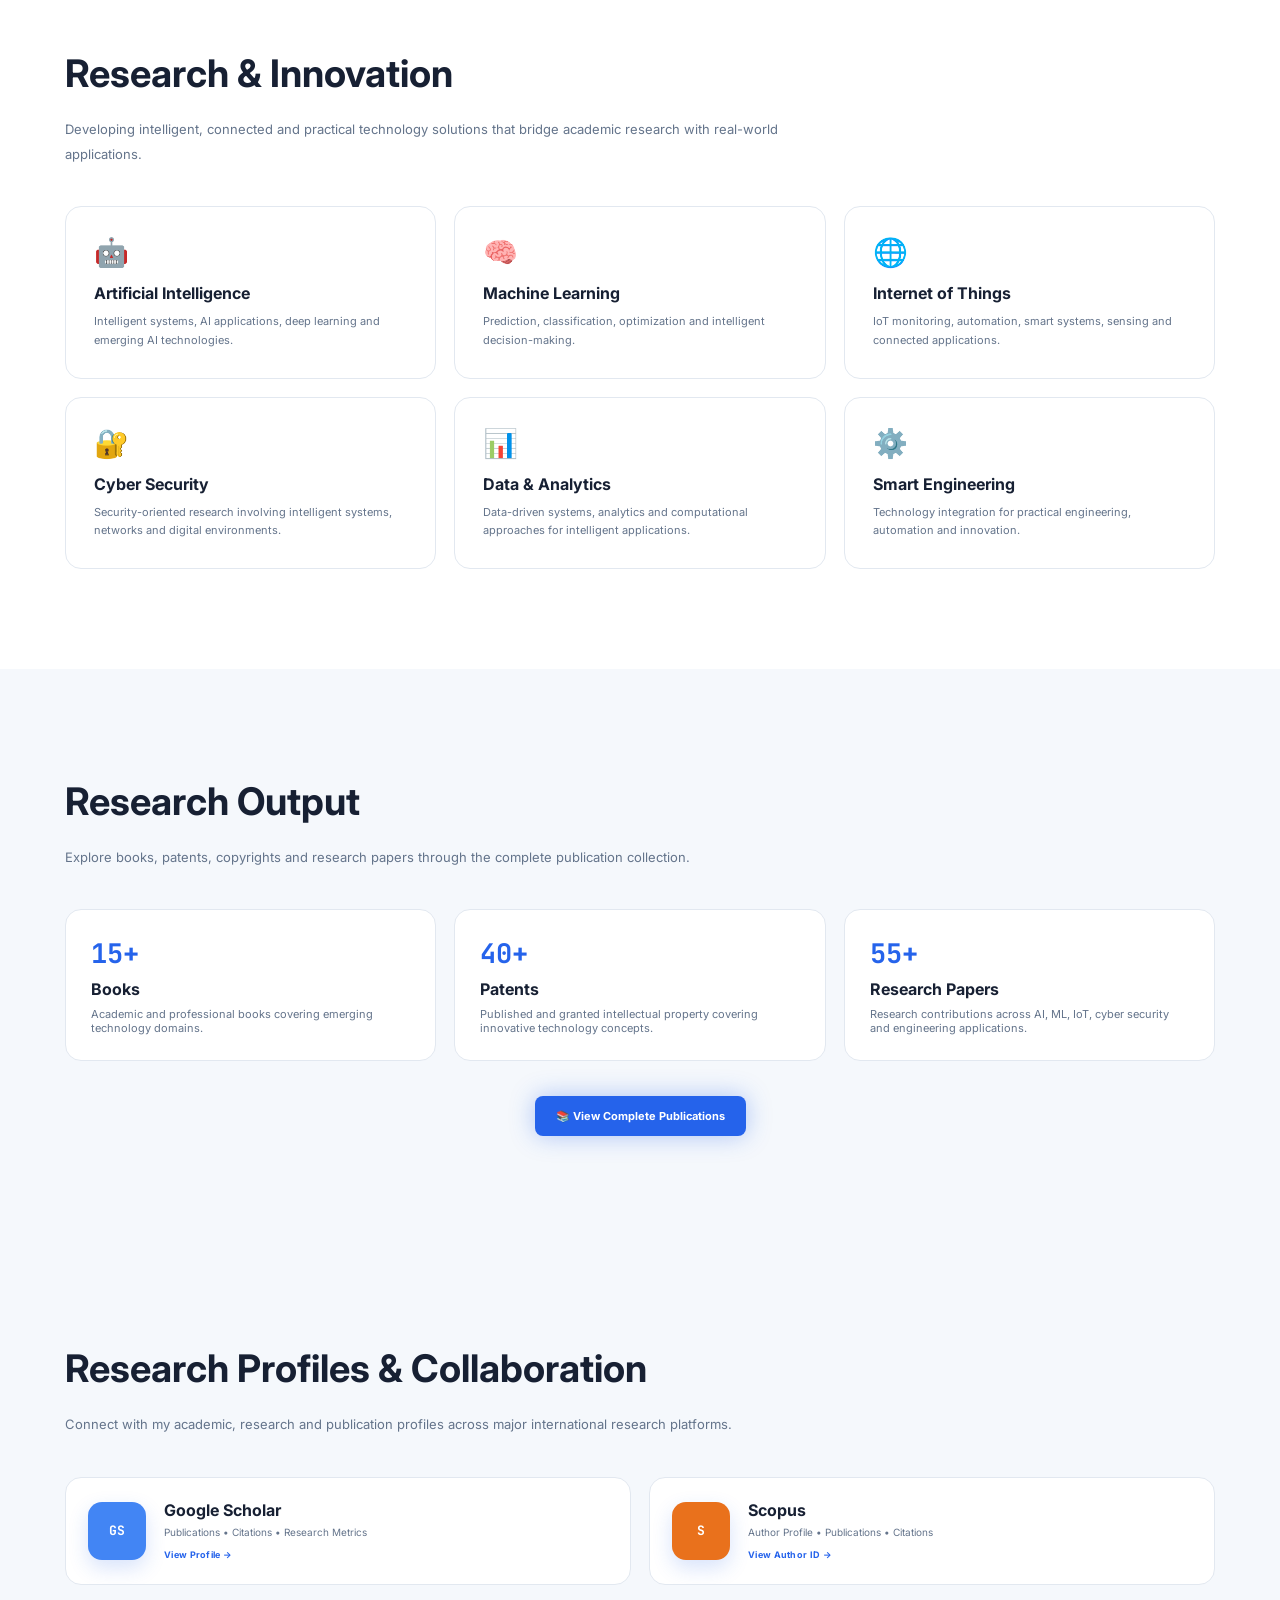
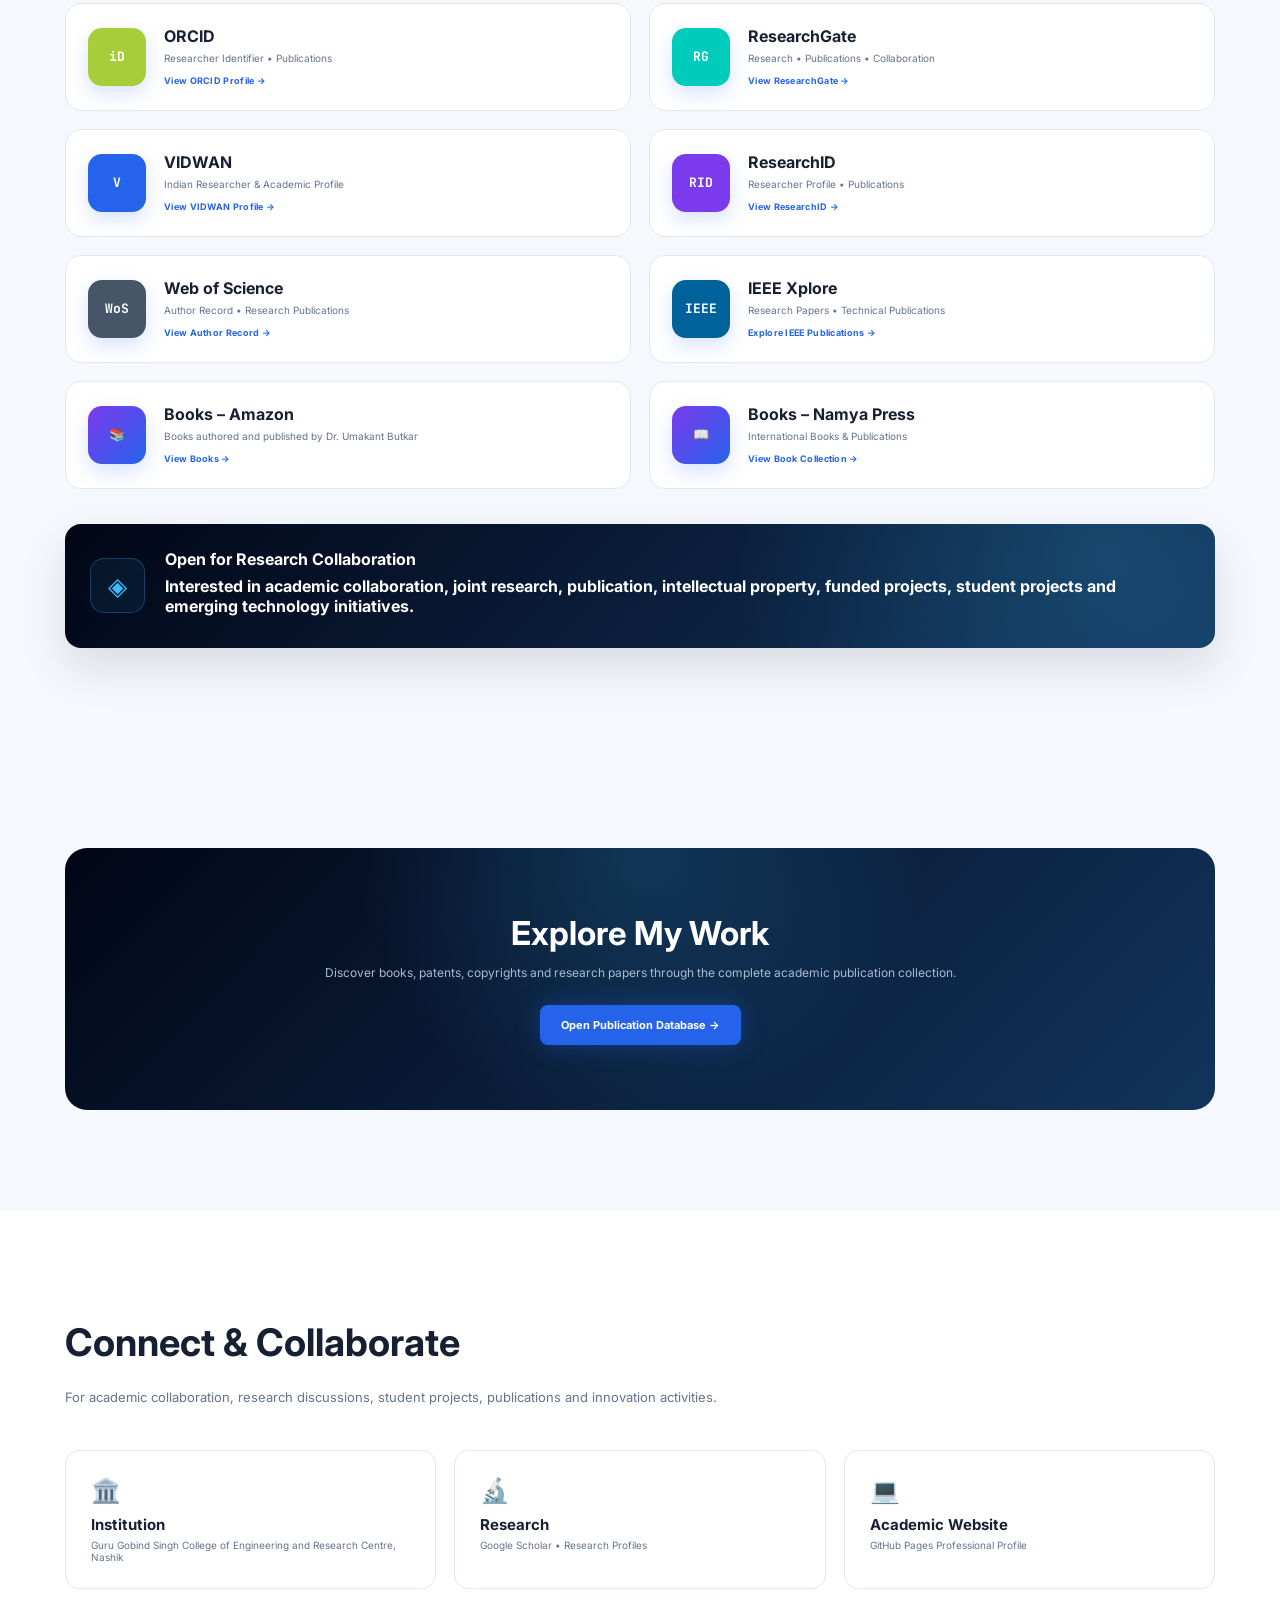
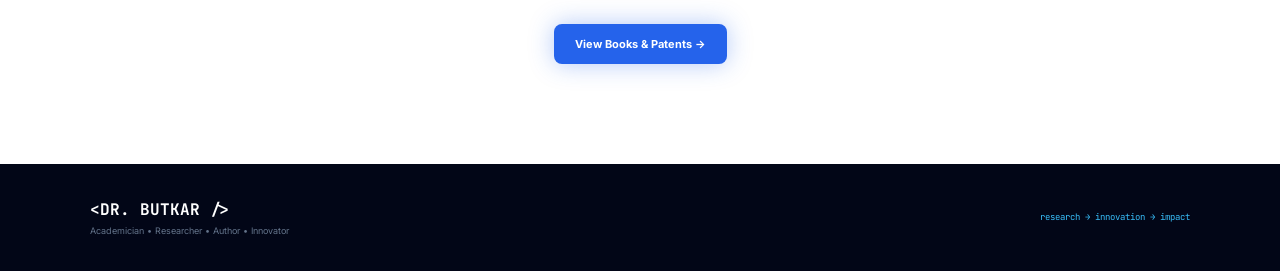
==== commit a5795b5b: "Update index.html" ====
--- a/index.html
+++ b/index.html
@@ -2222,7 +2222,7 @@
 
 <div class="status">
 
-<h3>AVAILABLE FOR ACADEMIC COLLABORATION</h3>
+<h2>AVAILABLE FOR ACADEMIC COLLABORATION</h2>
 
 </div>
 
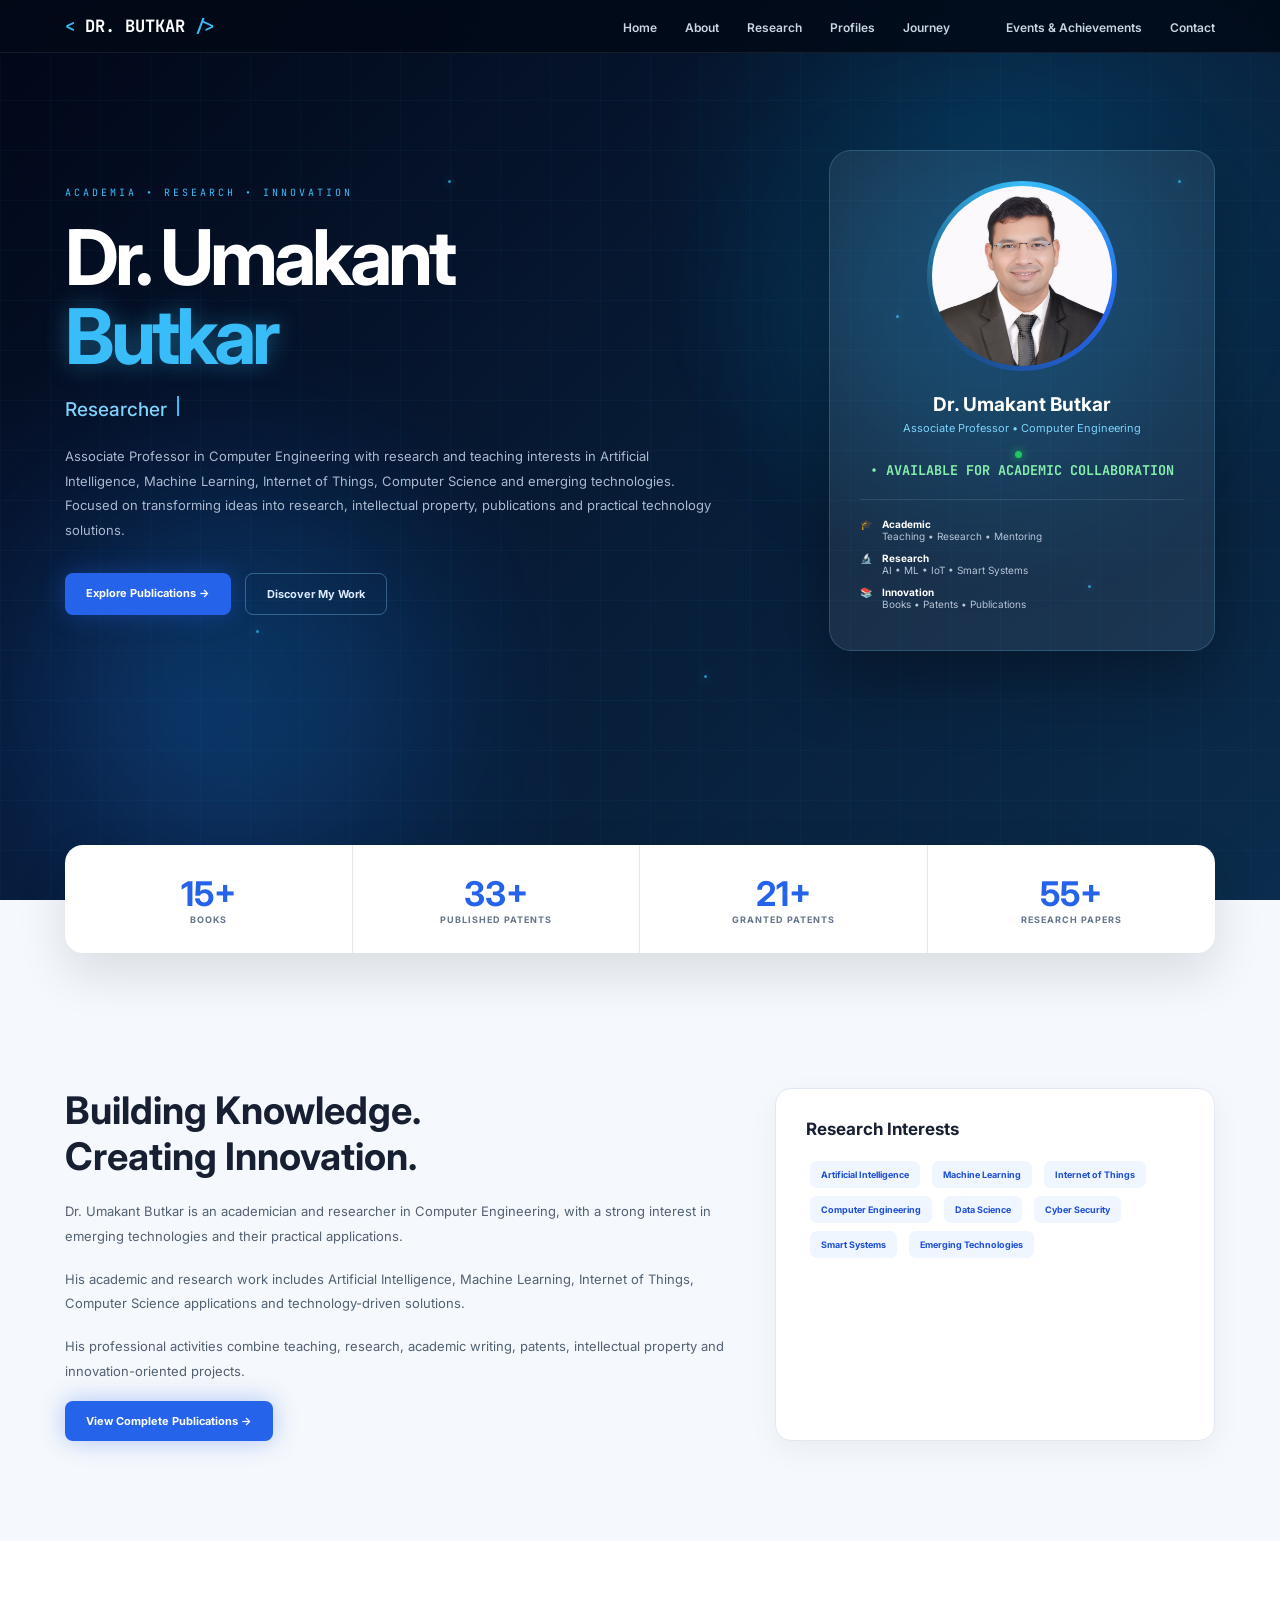
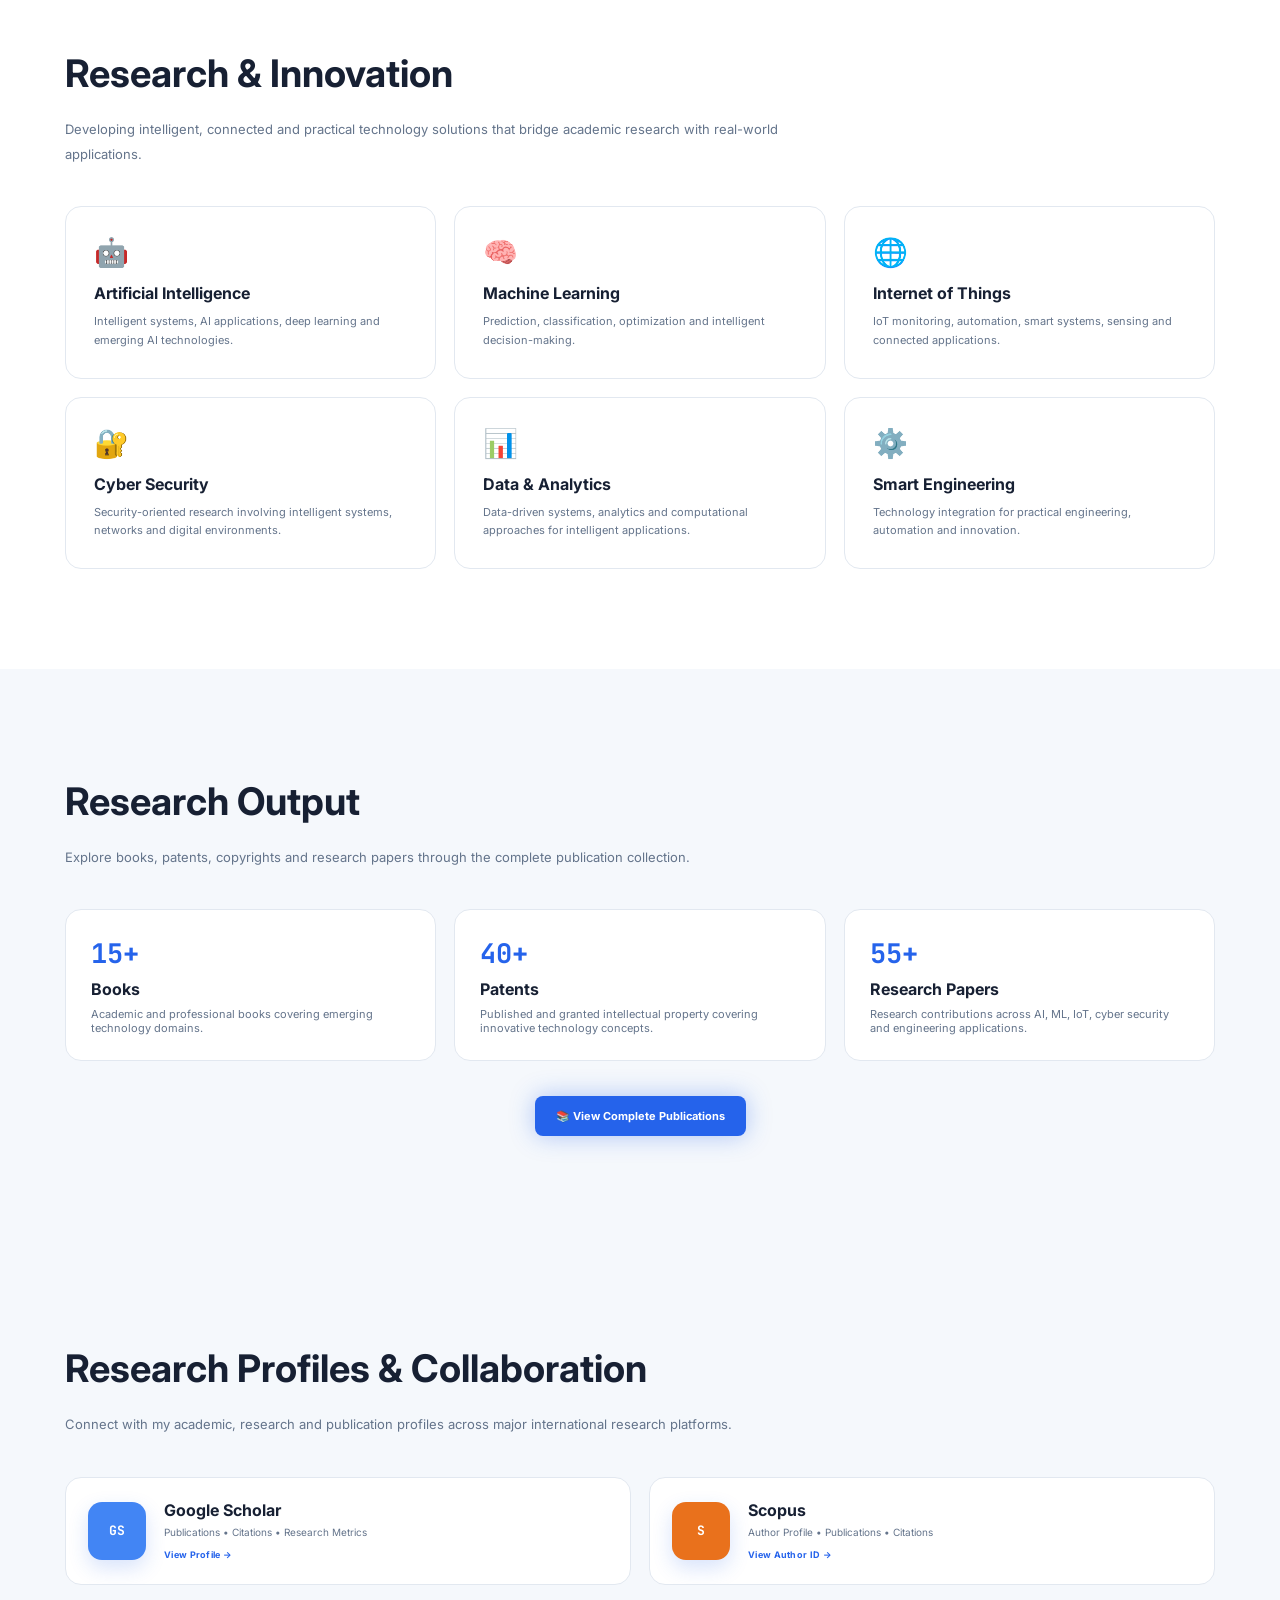
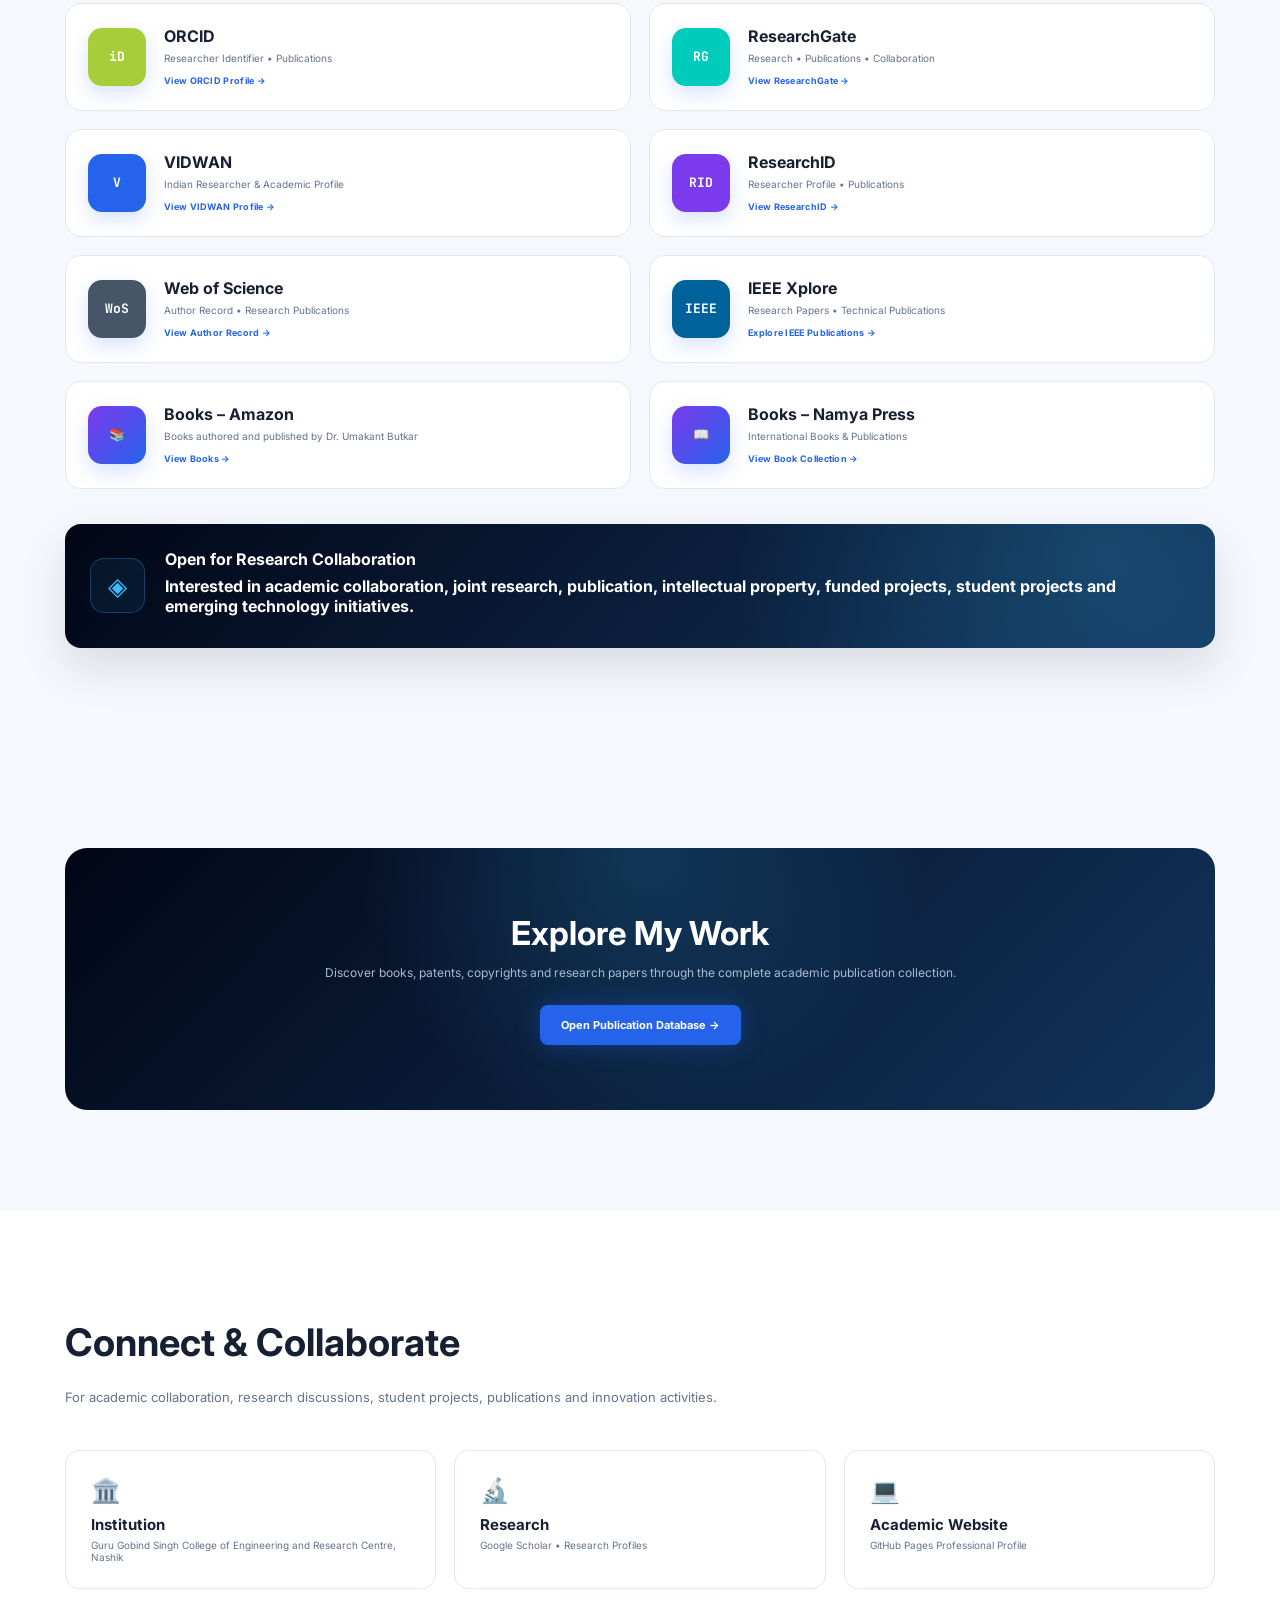
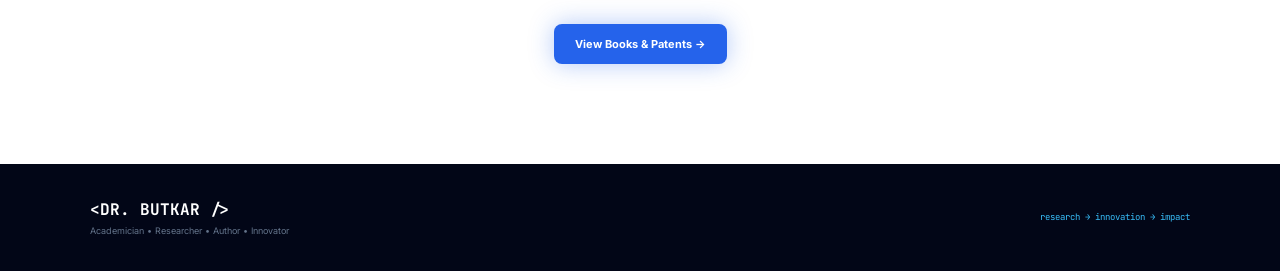
==== commit 21512cc9: "Update index.html" ====
--- a/index.html
+++ b/index.html
@@ -2222,7 +2222,7 @@
 
 <div class="status">
 
-<h2>AVAILABLE FOR ACADEMIC COLLABORATION</h2>
+<h2> • AVAILABLE FOR ACADEMIC COLLABORATION</h2>
 
 </div>
 
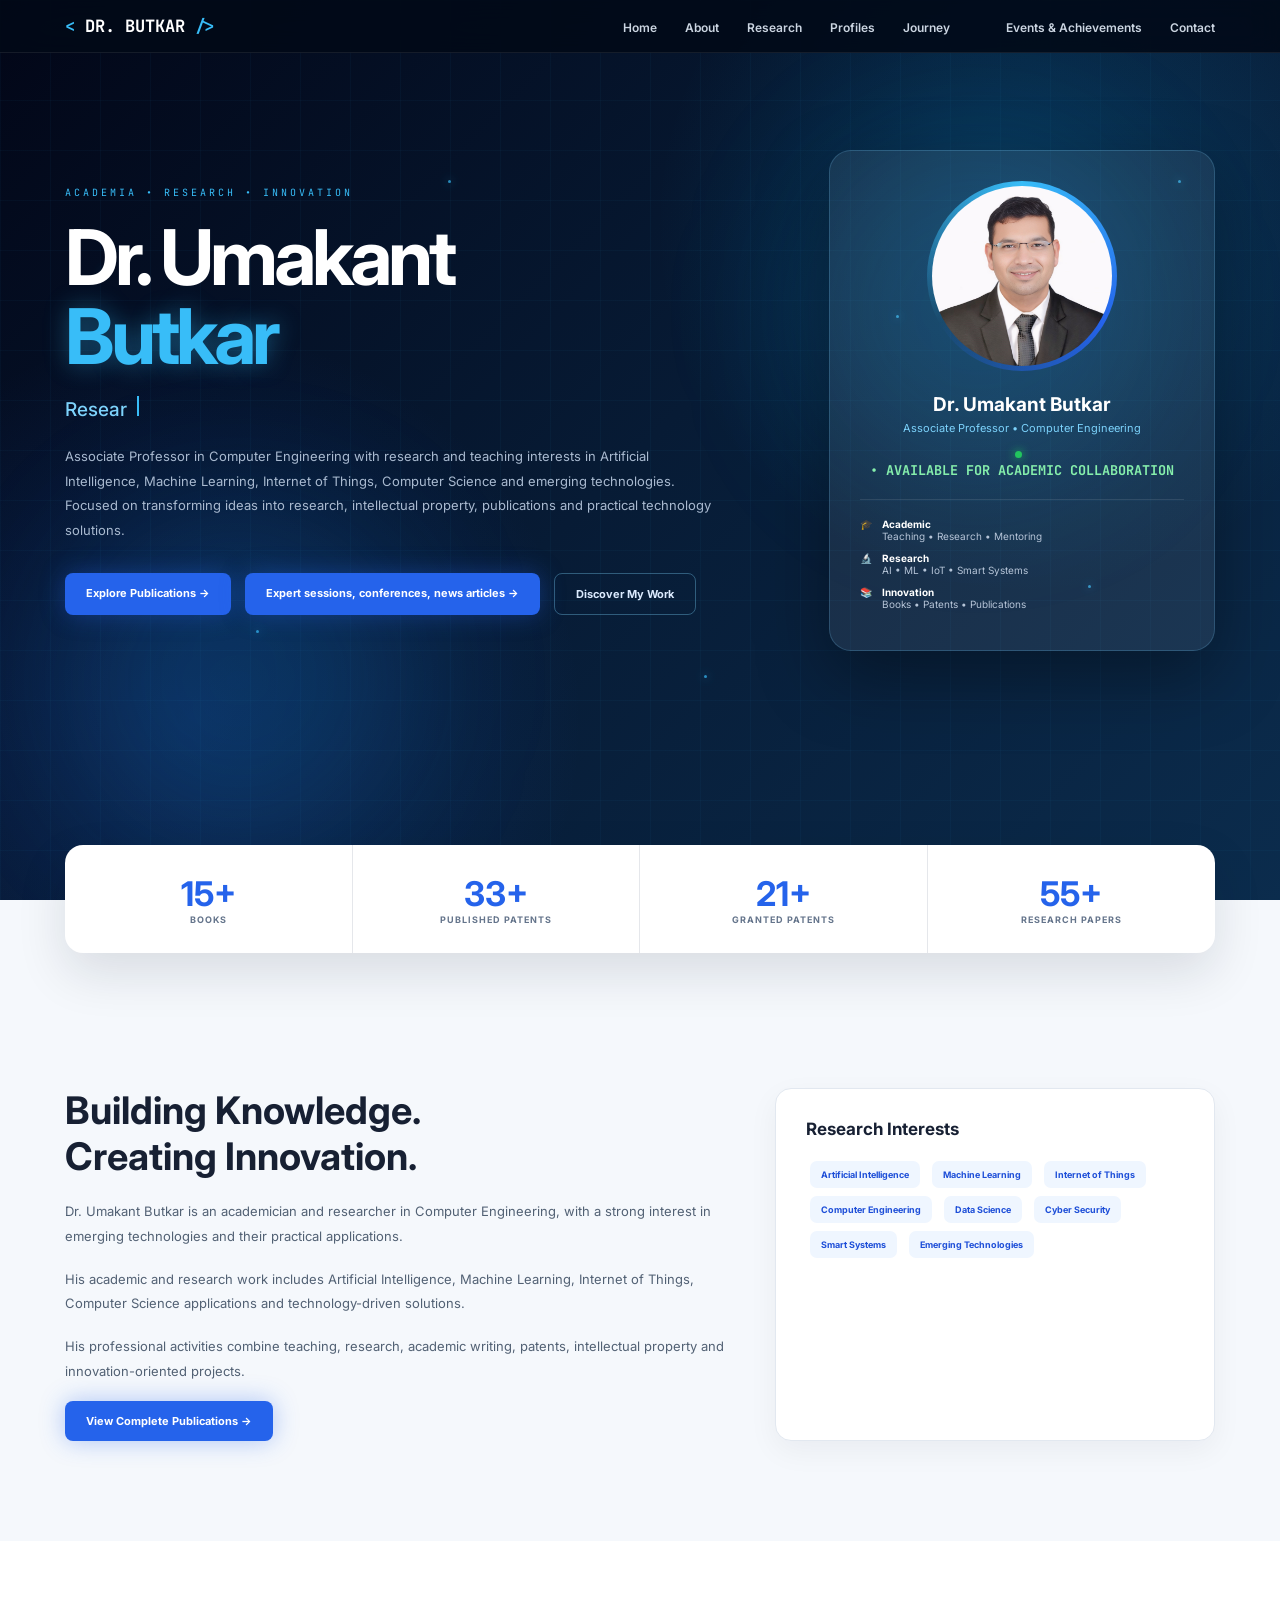
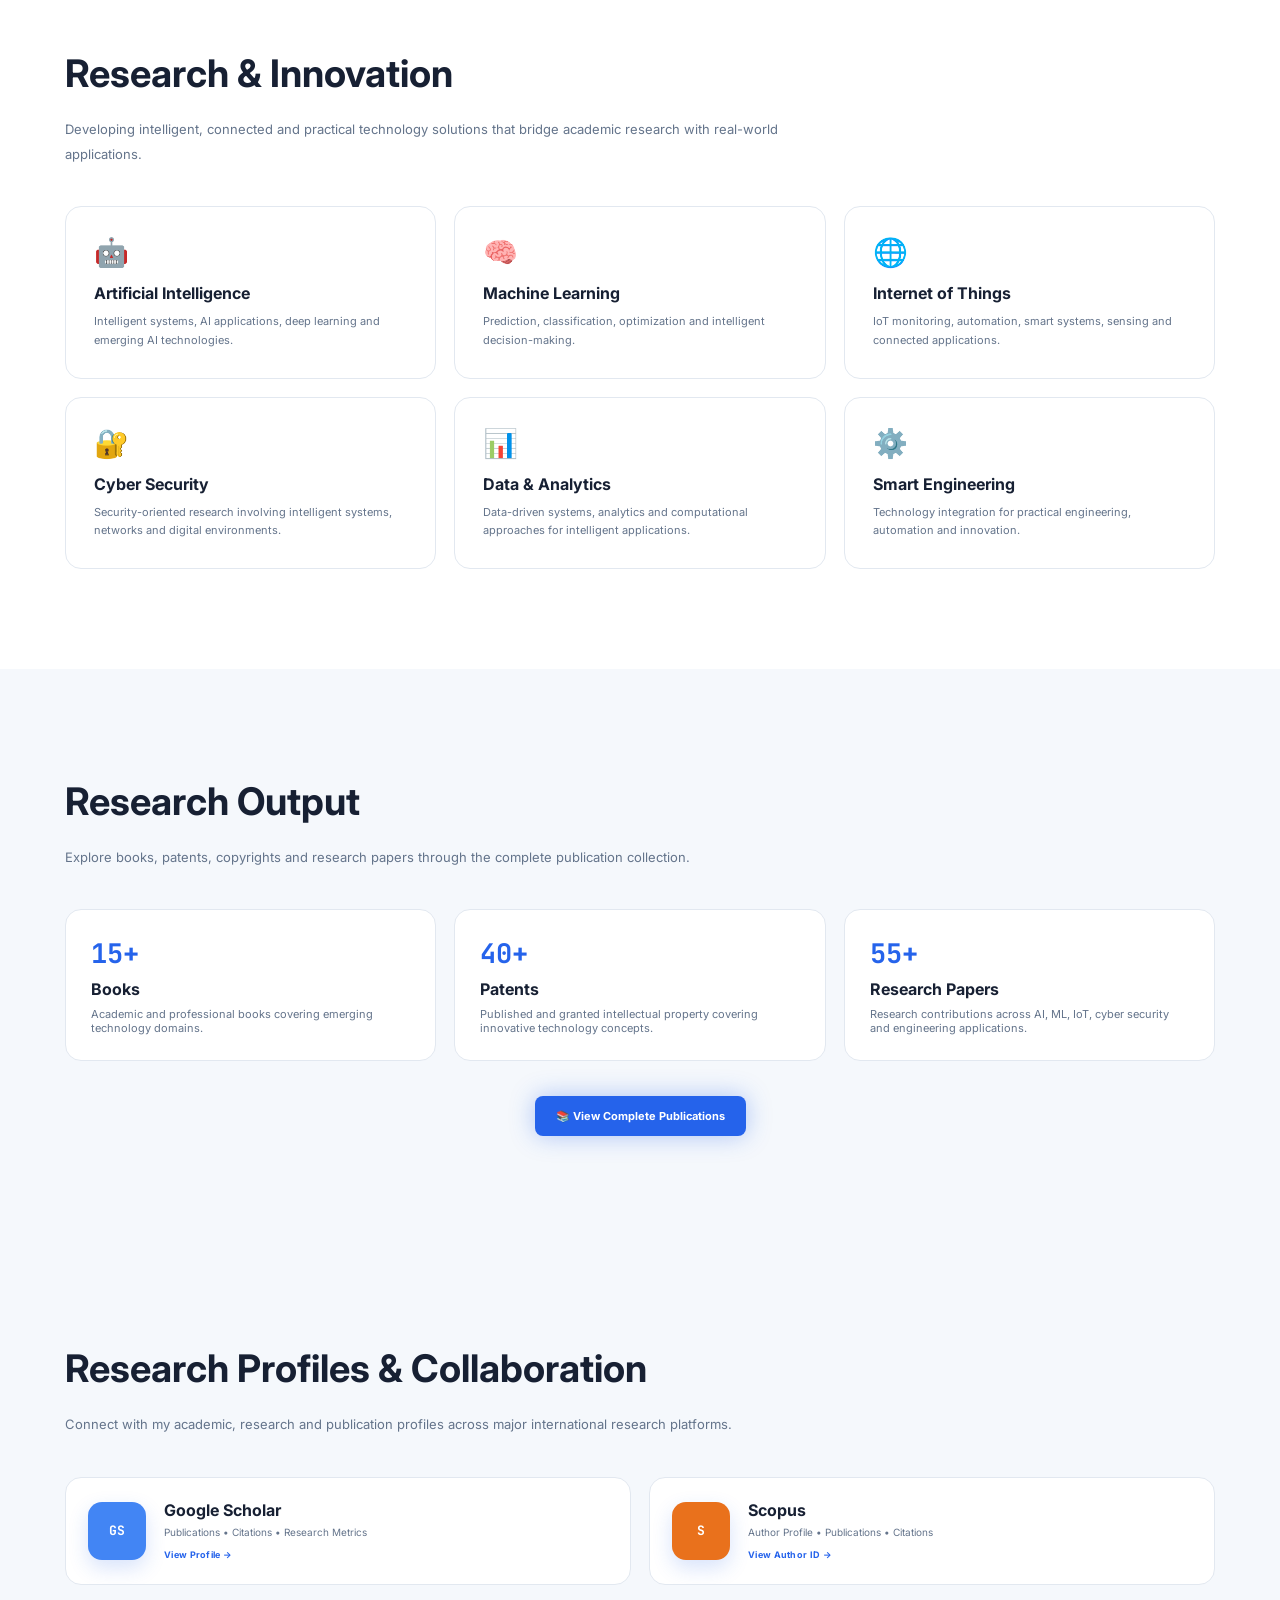
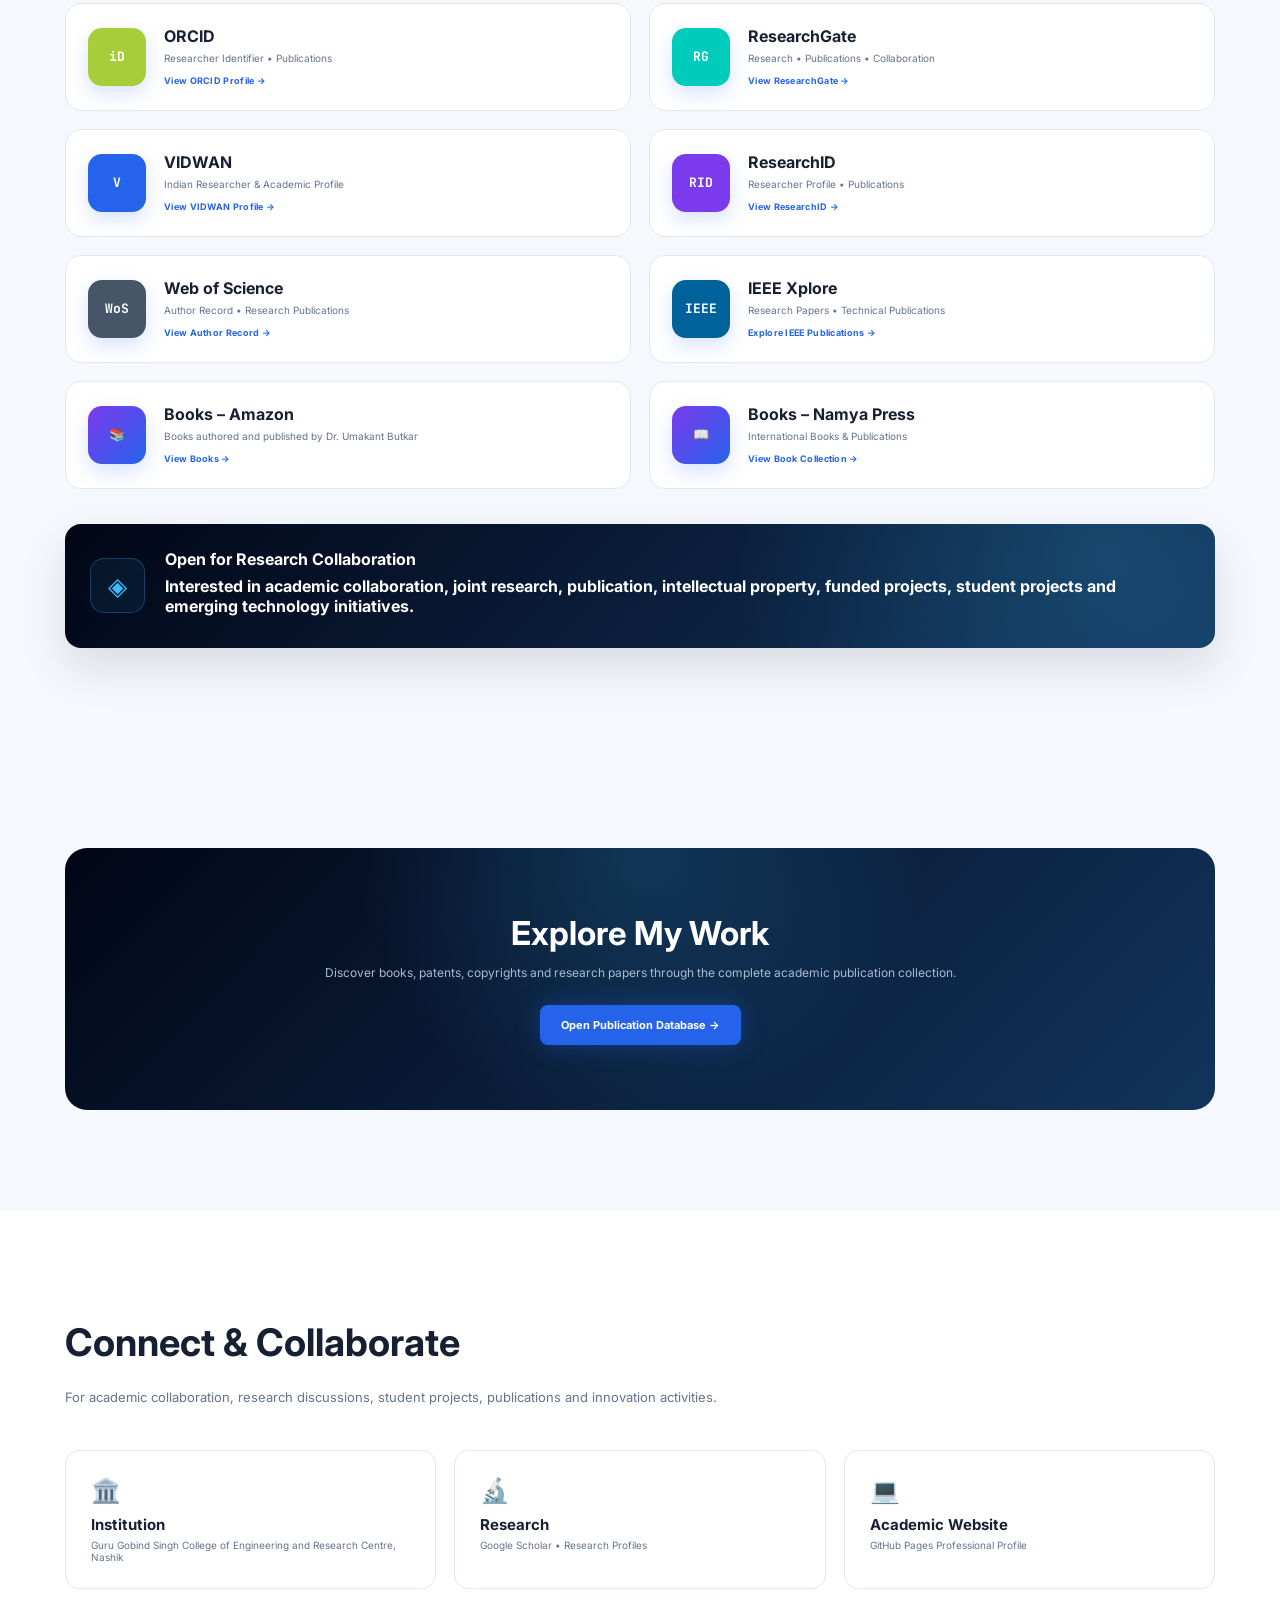
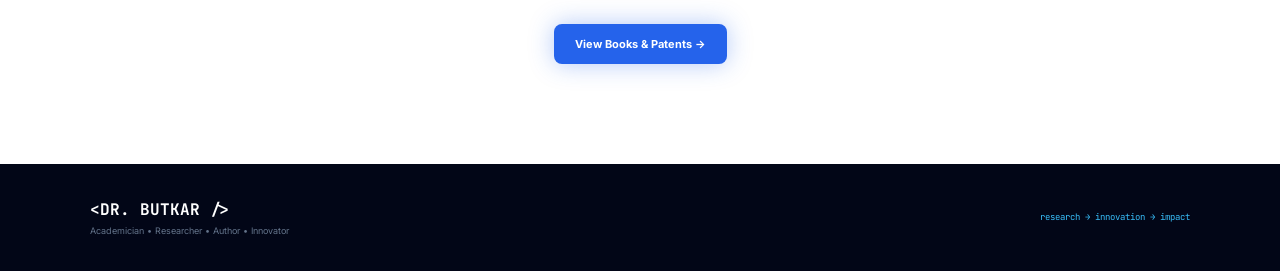
==== commit 430cd29c: "Update index.html" ====
--- a/index.html
+++ b/index.html
@@ -2169,6 +2169,13 @@
 
 </a>
 
+<a
+href="expert-sessions.html"
+class="btn btn-primary">
+
+Expert sessions, conferences, news articles →
+
+</a>
 
 <a
 href="#about"
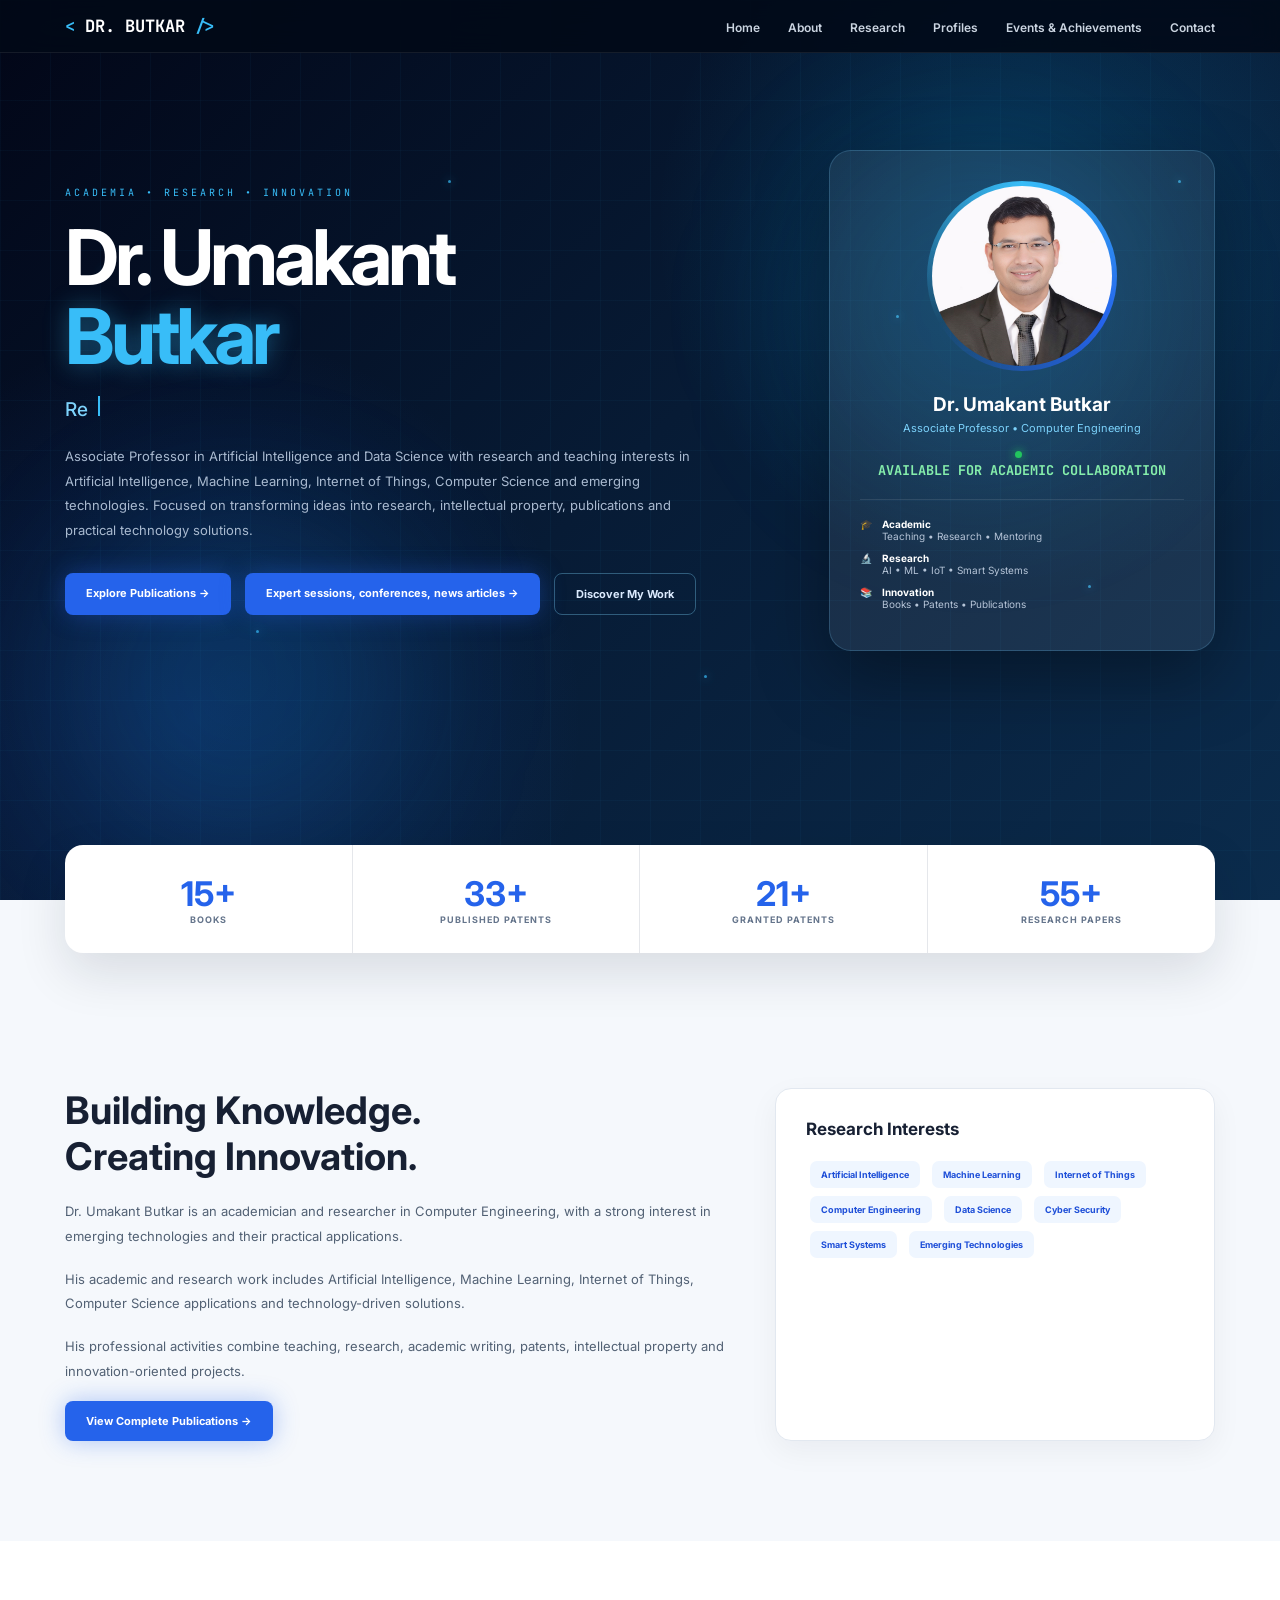
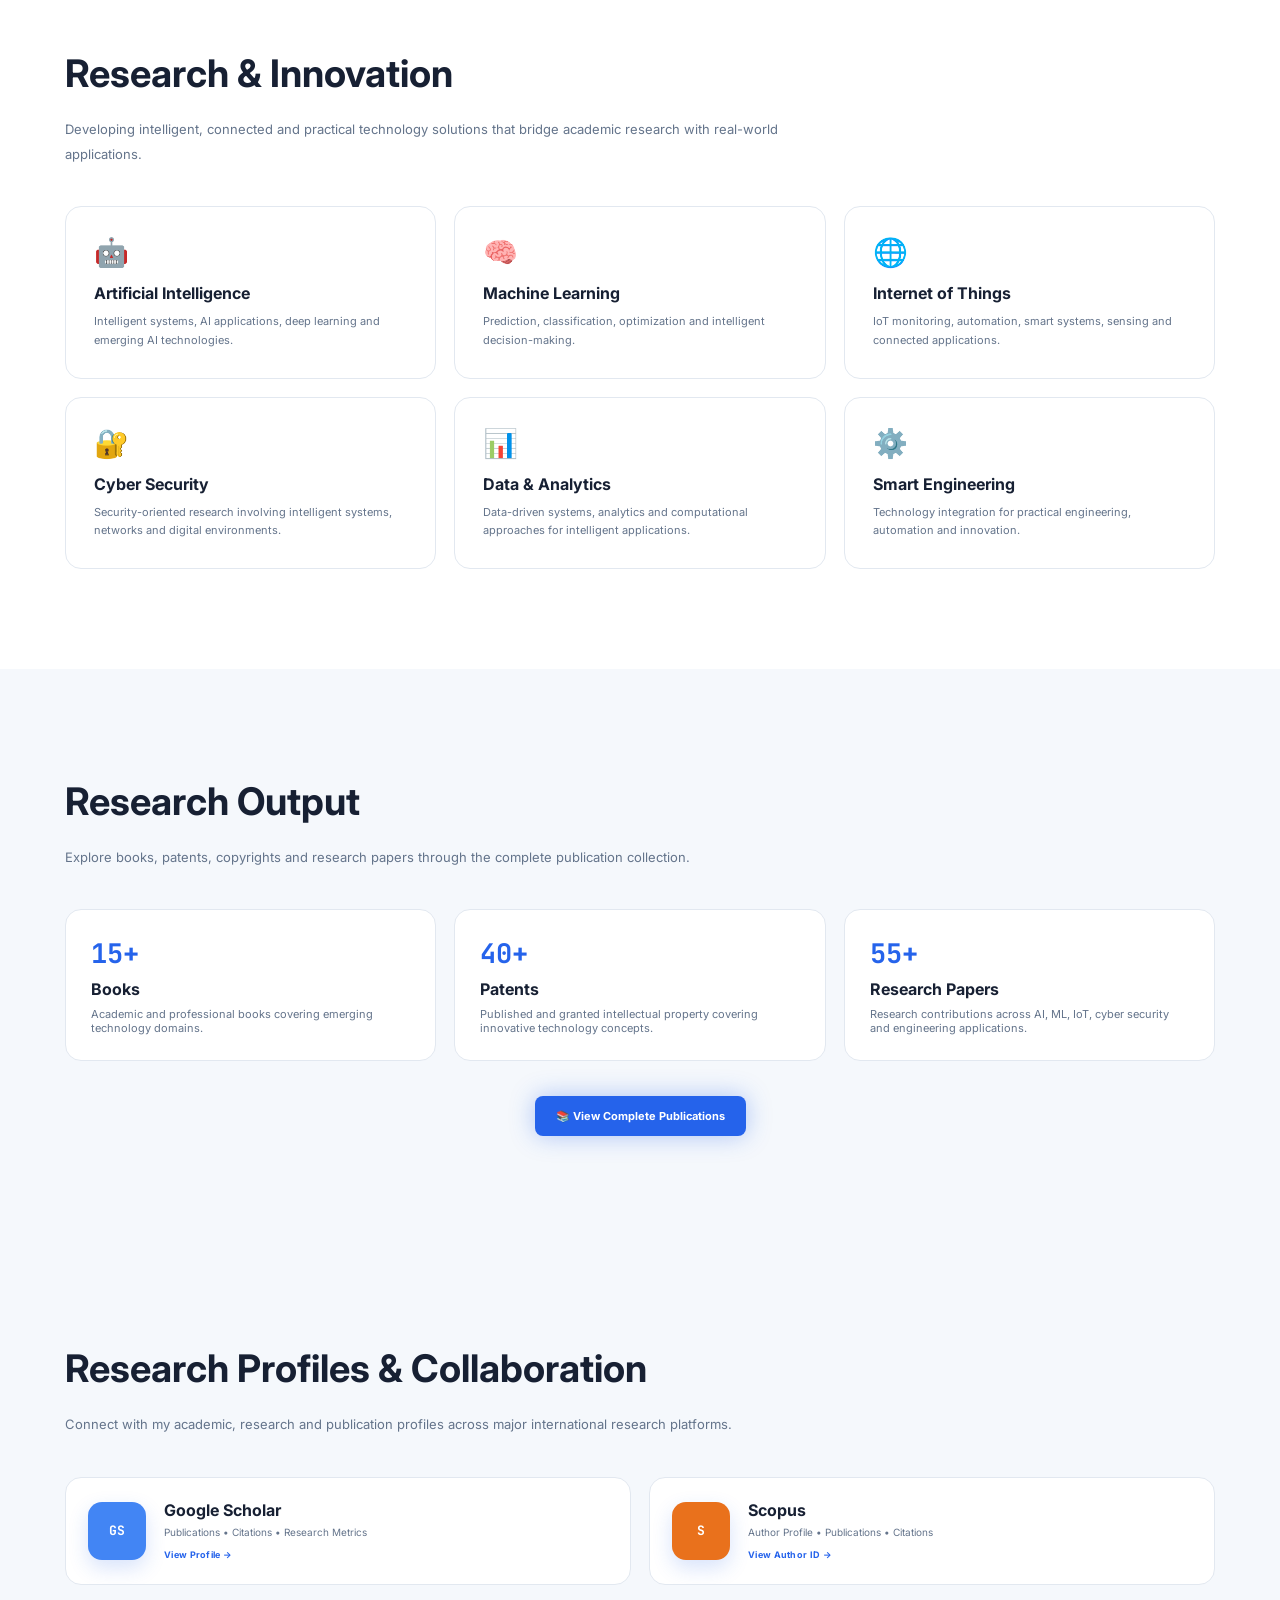
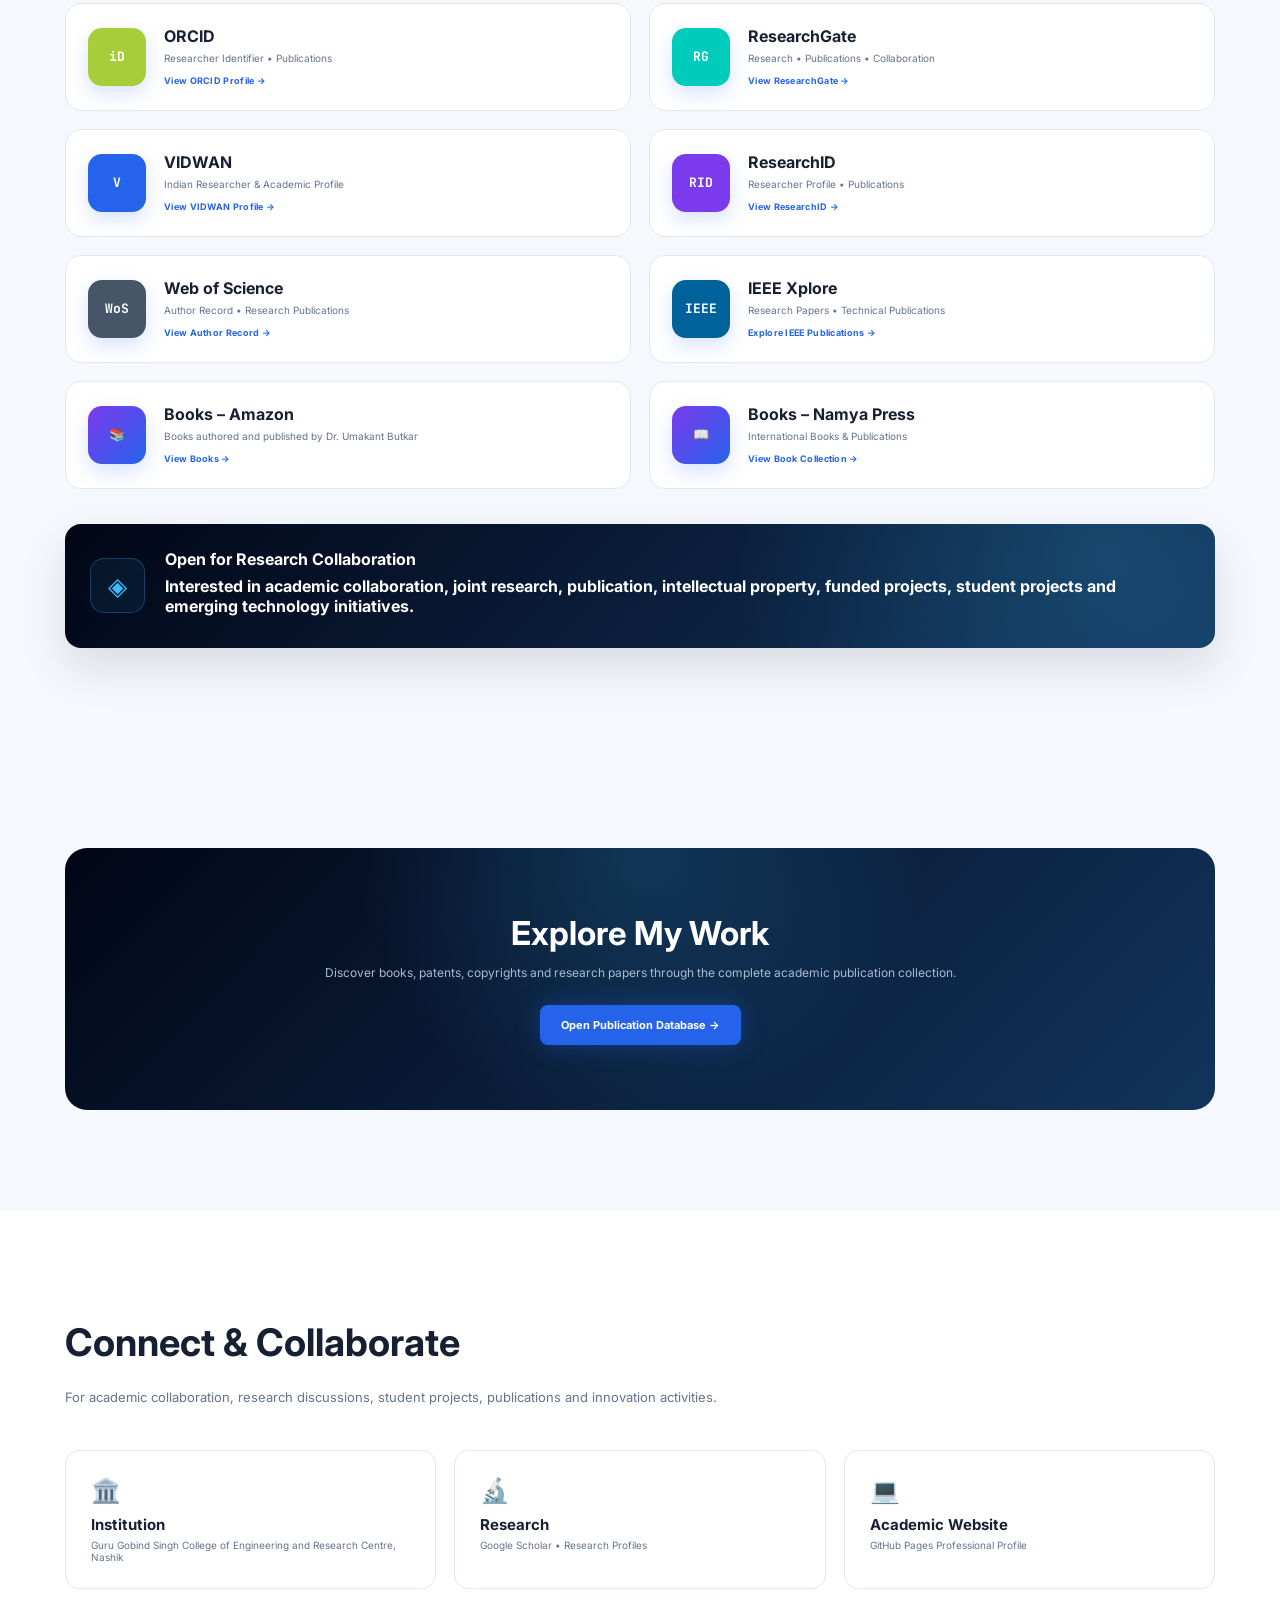
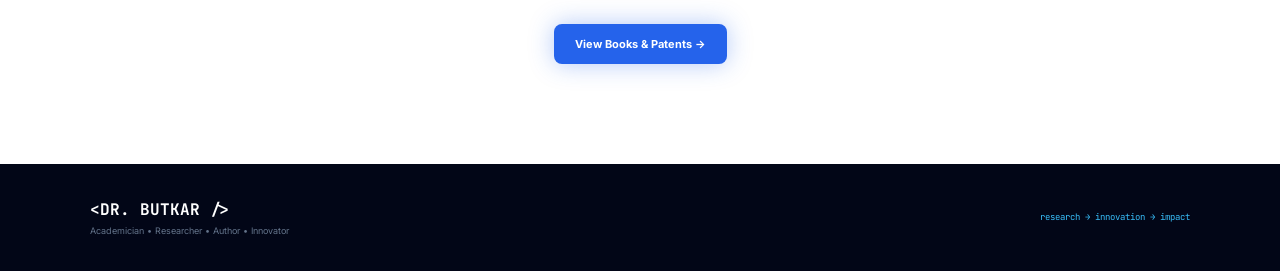
==== commit 1e8dc1d2: "Update index.html" ====
--- a/index.html
+++ b/index.html
@@ -2047,10 +2047,6 @@
 <li>
 <a href="#profiles">Profiles</a>
 </li>
-
-<li>
-<a href="#journey">Journey</a></li>
-<li>
 <li>
 <a href="events.html">Events & Achievements</a>
 </li>
@@ -2146,7 +2142,7 @@
 
 <p class="hero-description">
 
-Associate Professor in Computer Engineering with
+Associate Professor in Artificial Intelligence and Data Science with
 research and teaching interests in Artificial
 Intelligence, Machine Learning, Internet of Things,
 Computer Science and emerging technologies.
@@ -2229,7 +2225,7 @@
 
 <div class="status">
 
-<h2> • AVAILABLE FOR ACADEMIC COLLABORATION</h2>
+<h2> AVAILABLE FOR ACADEMIC COLLABORATION</h2>
 
 </div>
 
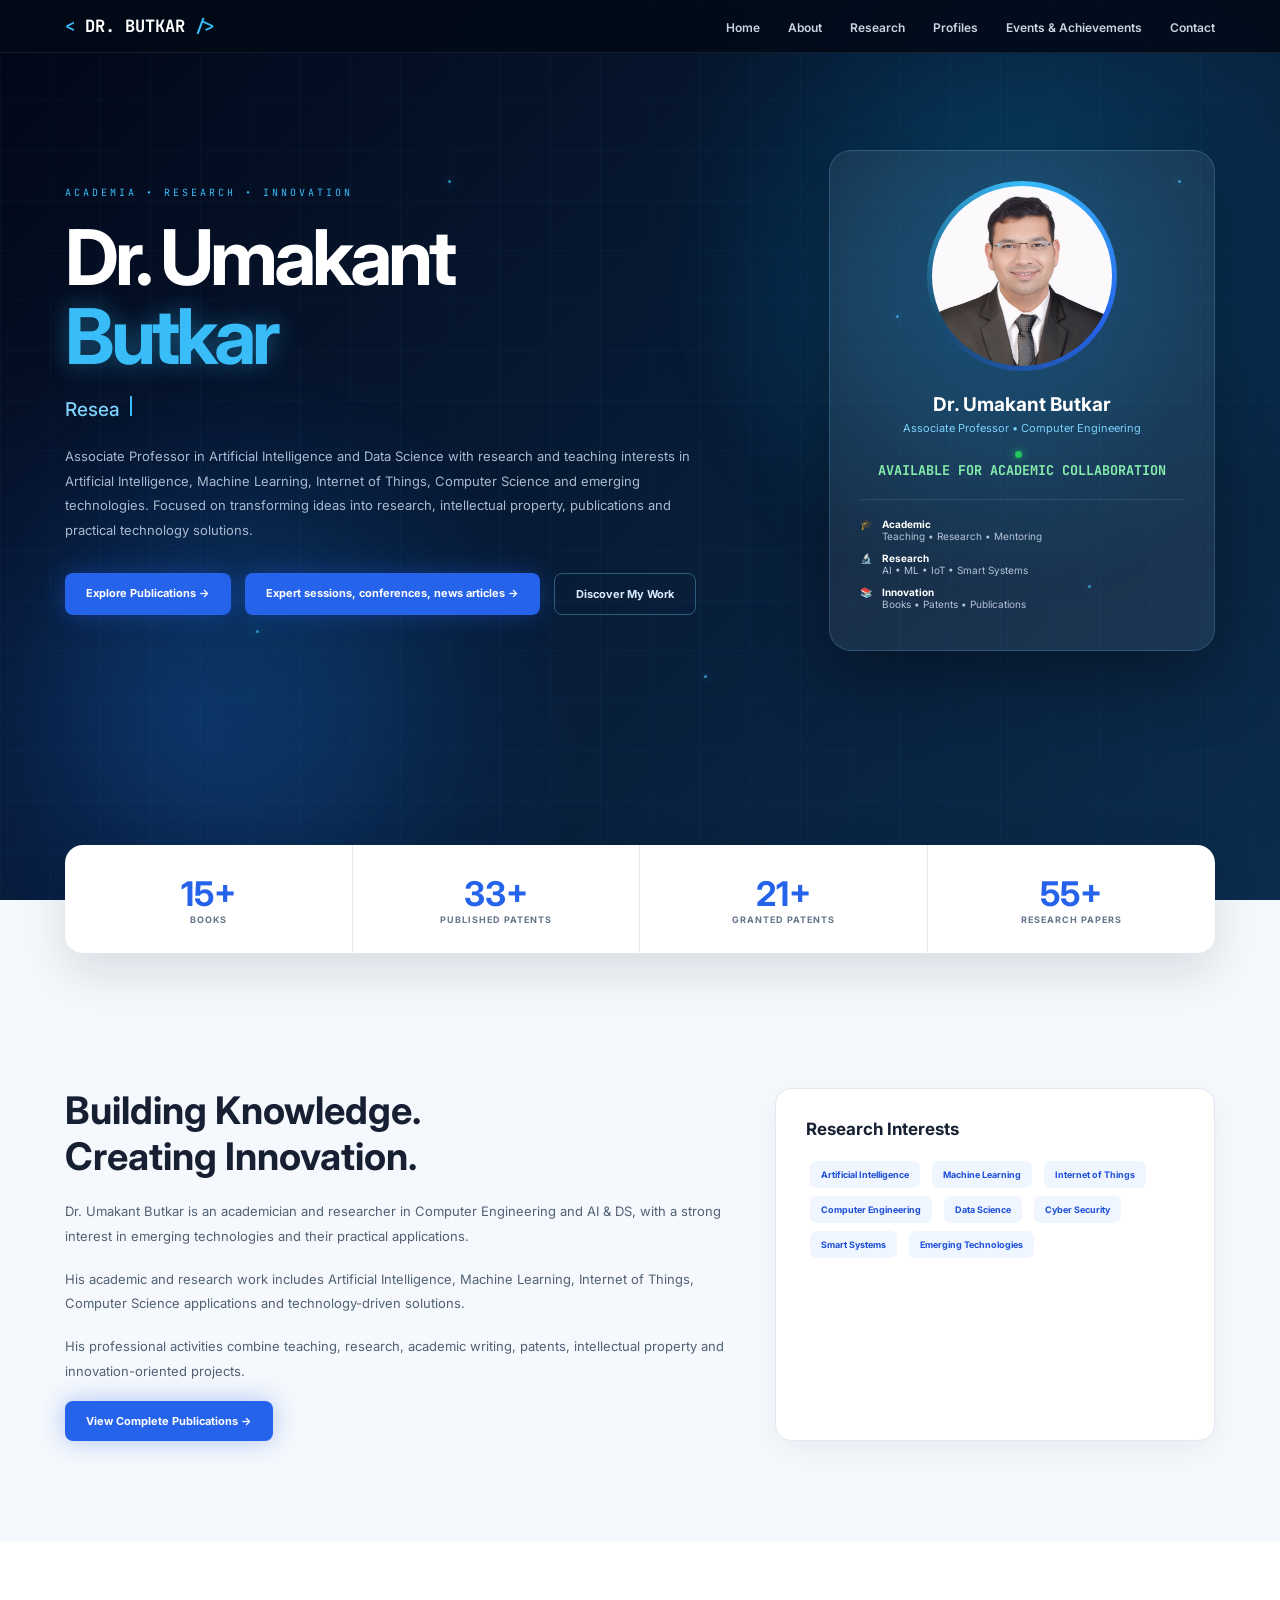
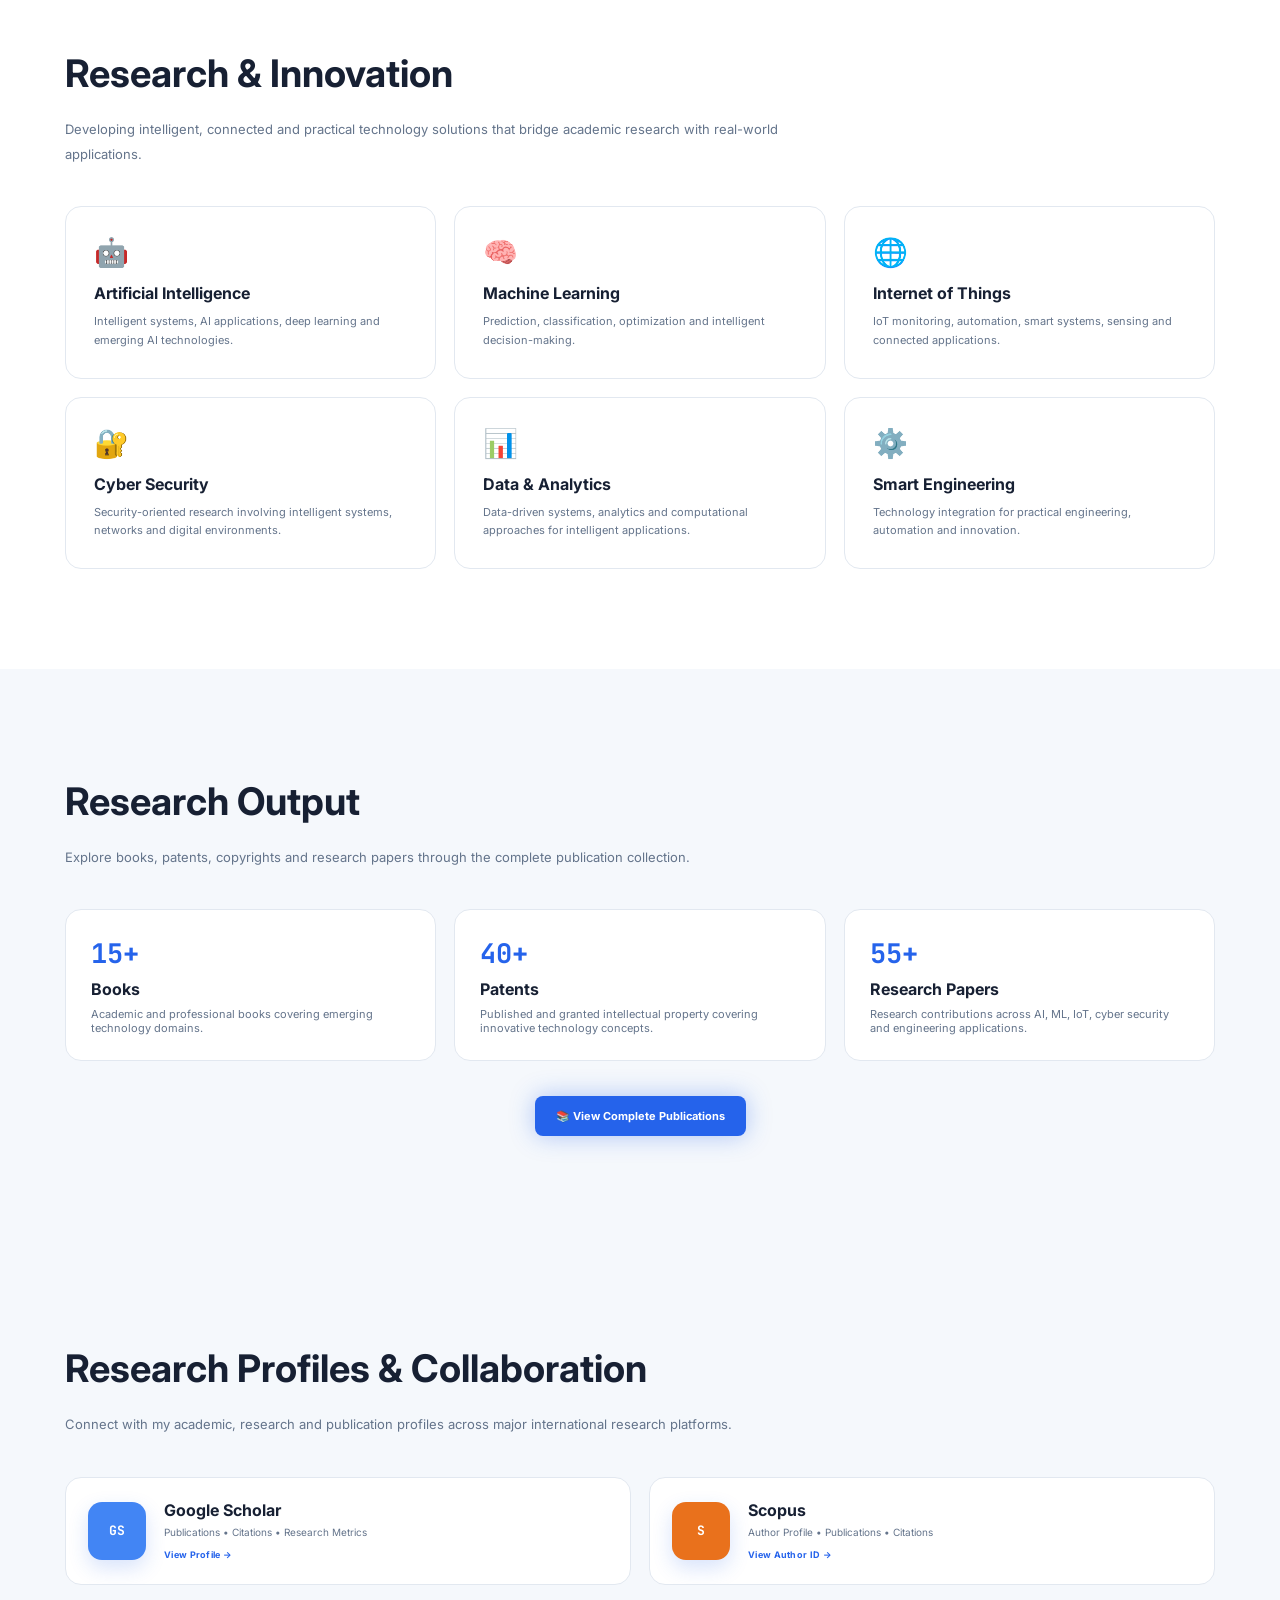
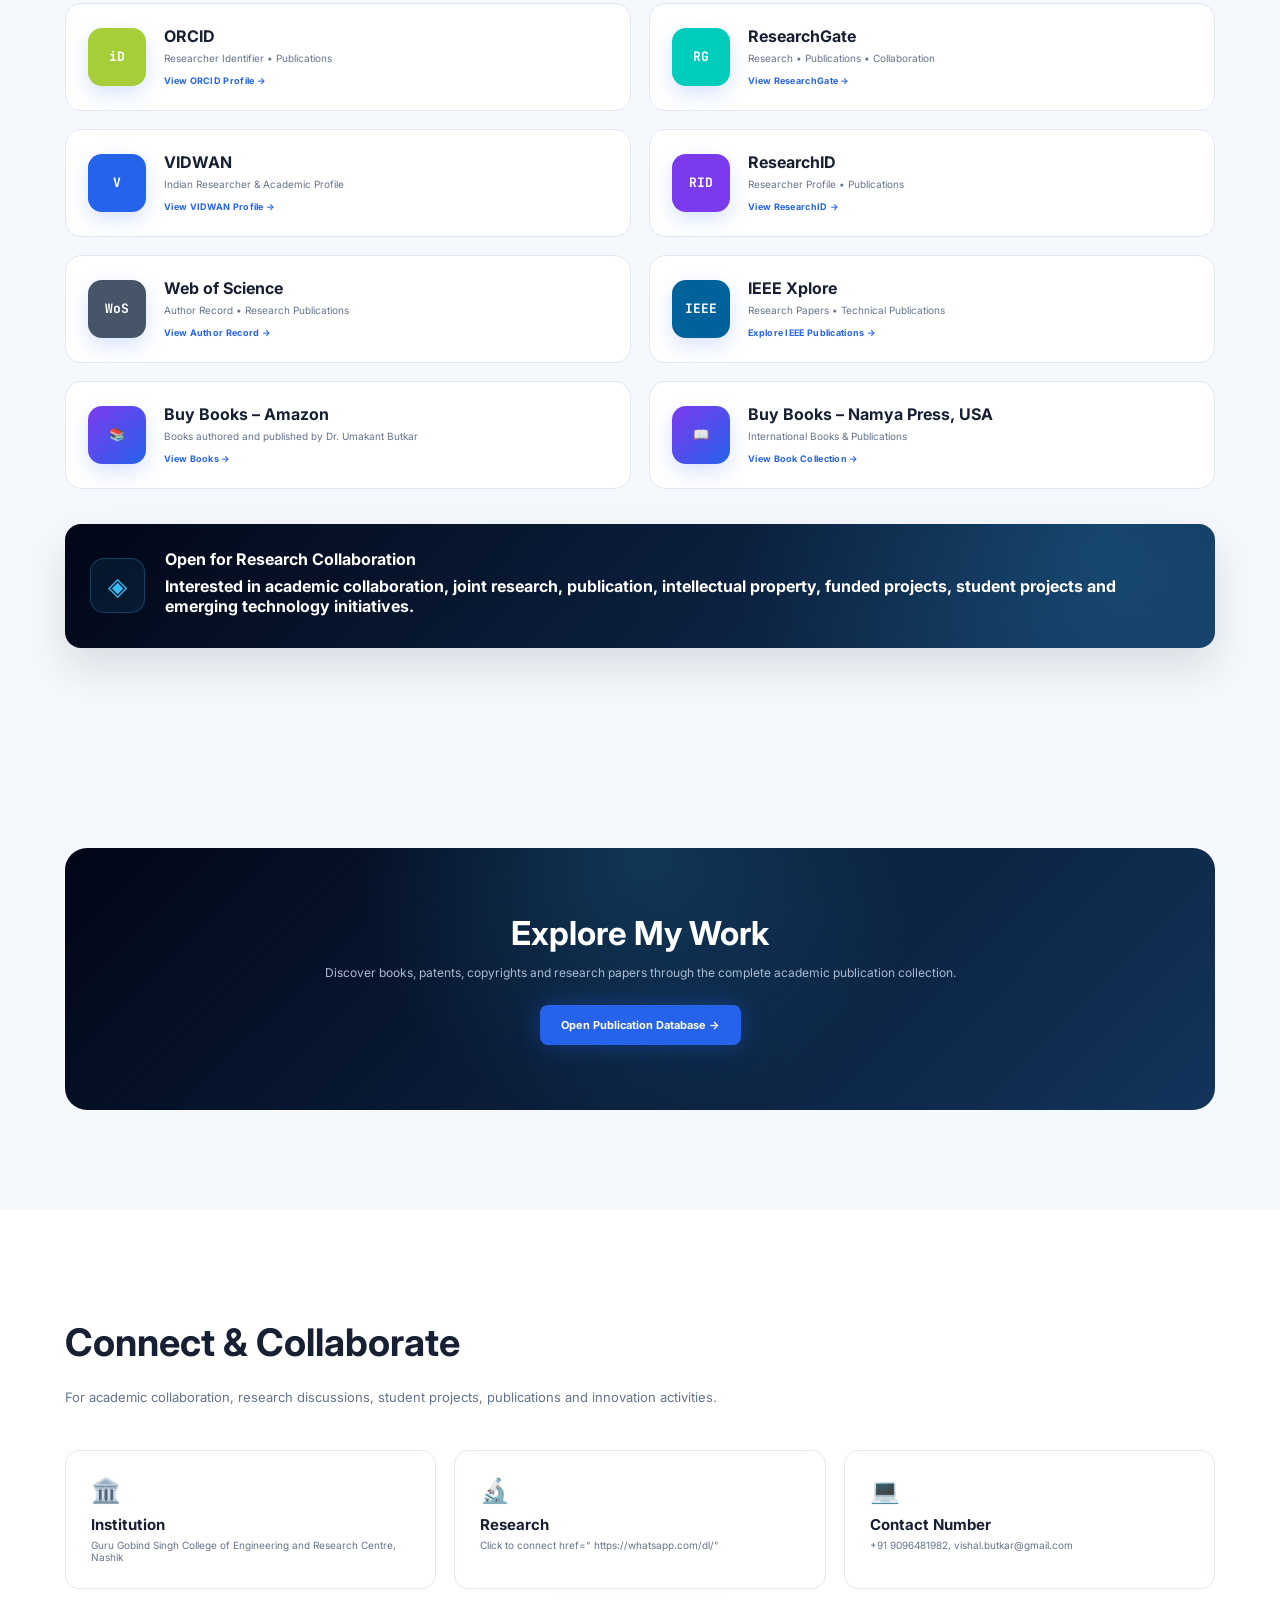
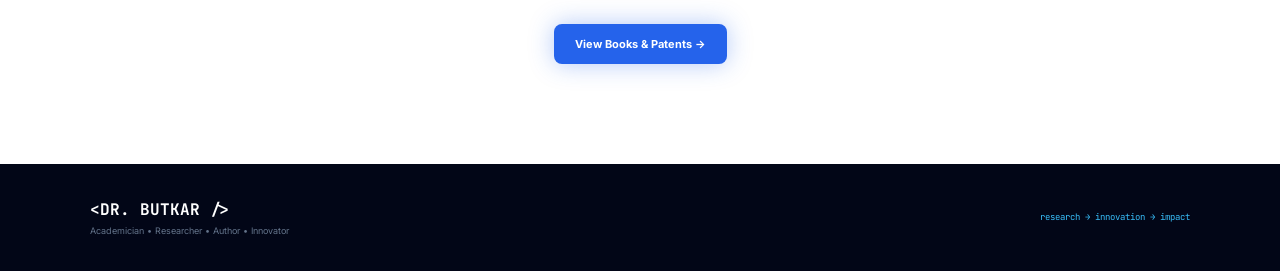
==== commit 50cf525a: "Update index.html" ====
--- a/index.html
+++ b/index.html
@@ -2414,7 +2414,7 @@
 <p>
 
 Dr. Umakant Butkar is an academician and researcher
-in Computer Engineering, with a strong interest in
+in Computer Engineering and AI & DS, with a strong interest in
 emerging technologies and their practical
 applications.
 
@@ -3084,7 +3084,7 @@
 <div class="profile-link-content">
 
 <h3>
-Books – Amazon
+Buy Books – Amazon
 </h3>
 
 <p>
@@ -3101,7 +3101,7 @@
 
 
 
-<!-- NAMYA PRESS -->
+<!-- Buy Books  -->
 
 <a
 href="https://namyapress.com/nbl/prof-dr-umakant-dinkar-butkar"
@@ -3116,7 +3116,7 @@
 <div class="profile-link-content">
 
 <h3>
-Books – Namya Press
+Buy Books – Namya Press, USA
 </h3>
 
 <p>
@@ -3276,8 +3276,8 @@
 </h3>
 
 <p>
-
-Google Scholar • Research Profiles
+Click to connect 
+href=" https://whatsapp.com/dl/"
 
 </p>
 
@@ -3289,12 +3289,12 @@
 <span>💻</span>
 
 <h3>
-Academic Website
+Contact Number
 </h3>
 
 <p>
 
-GitHub Pages Professional Profile
++91 9096481982, vishal.butkar@gmail.com 
 
 </p>
 
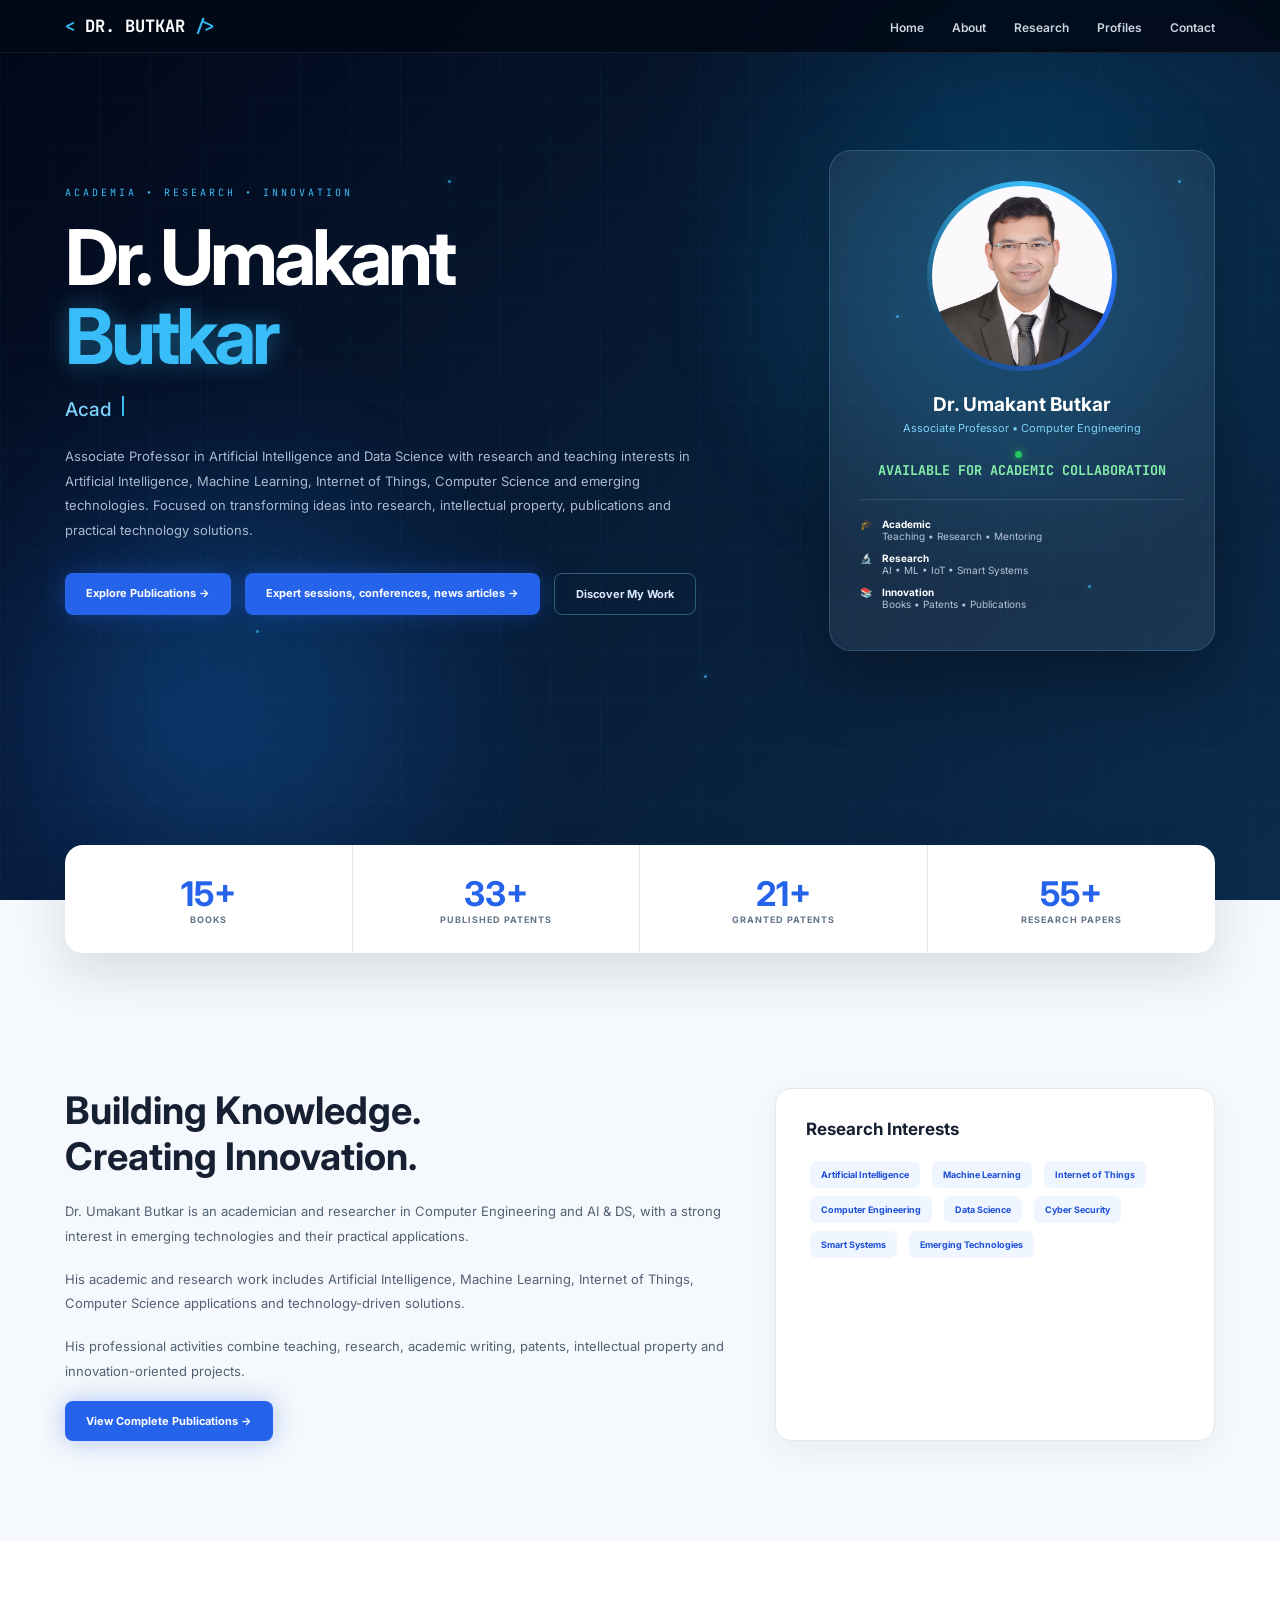
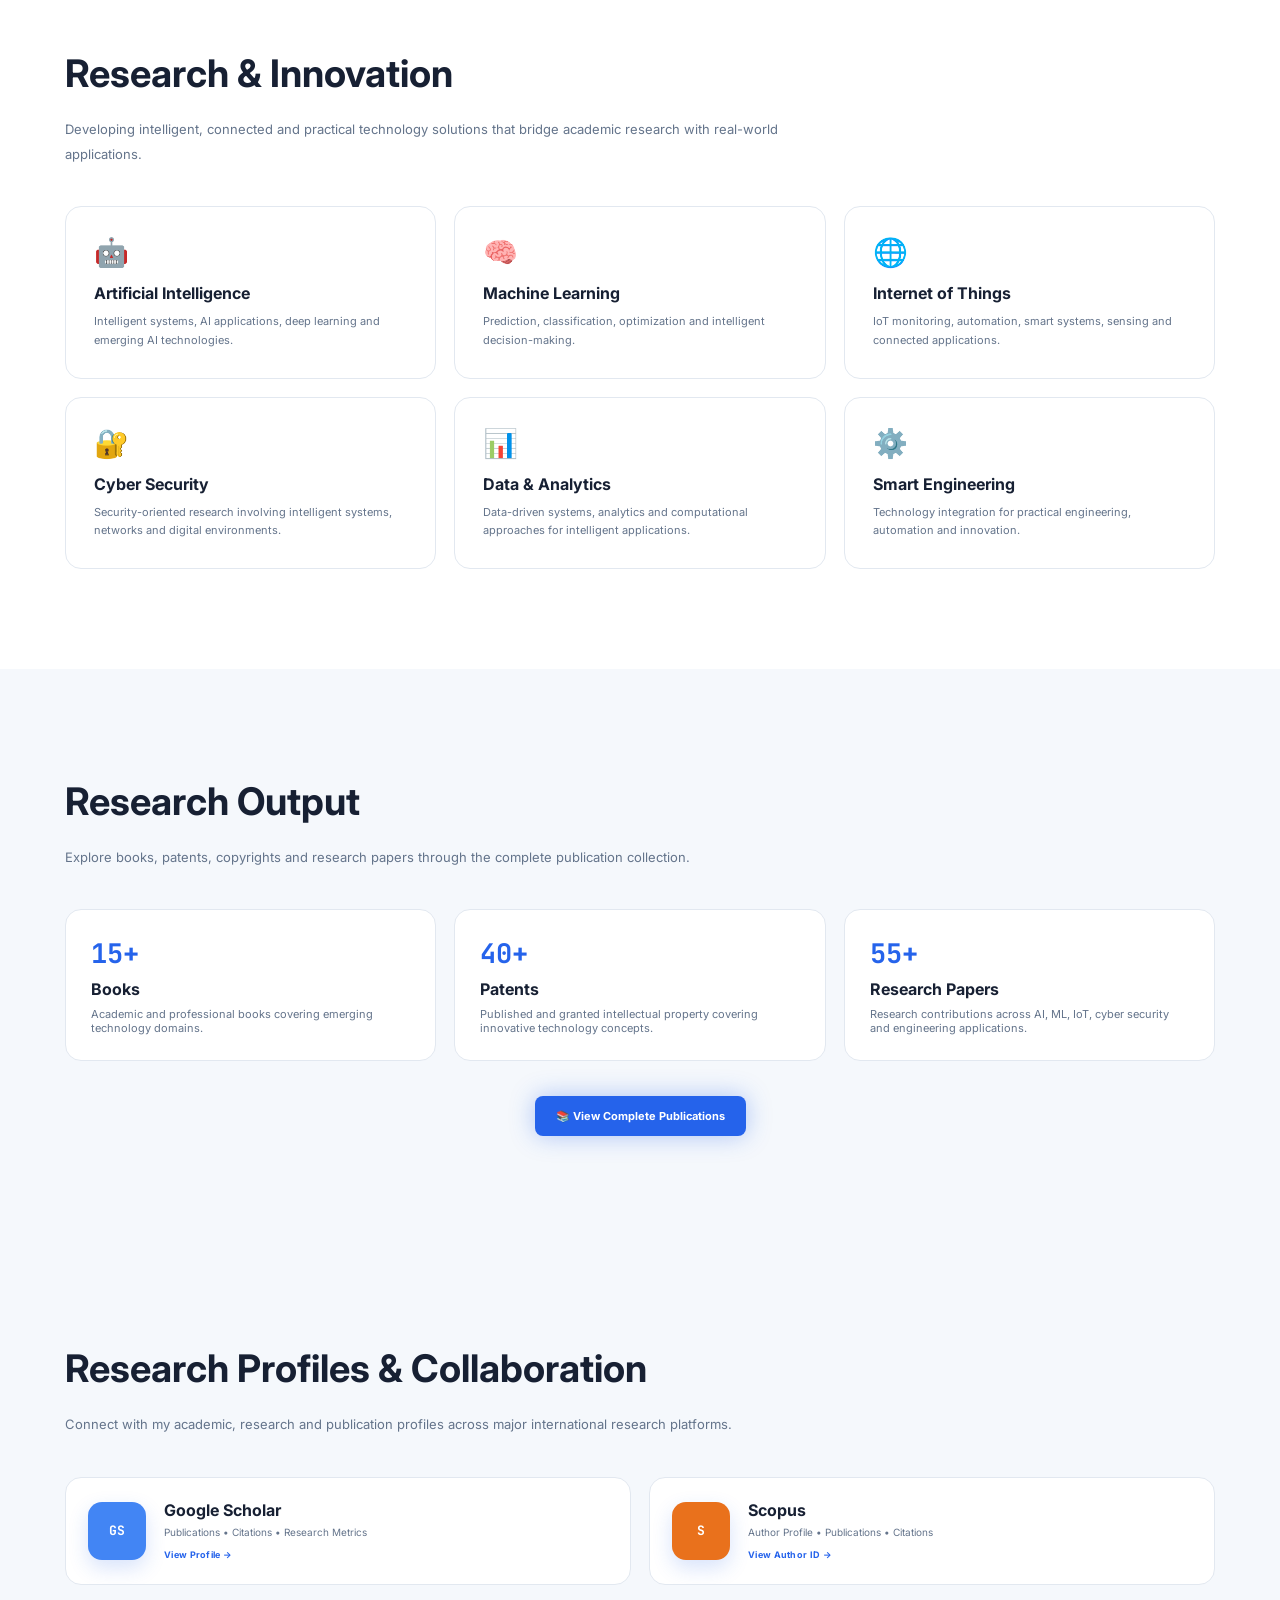
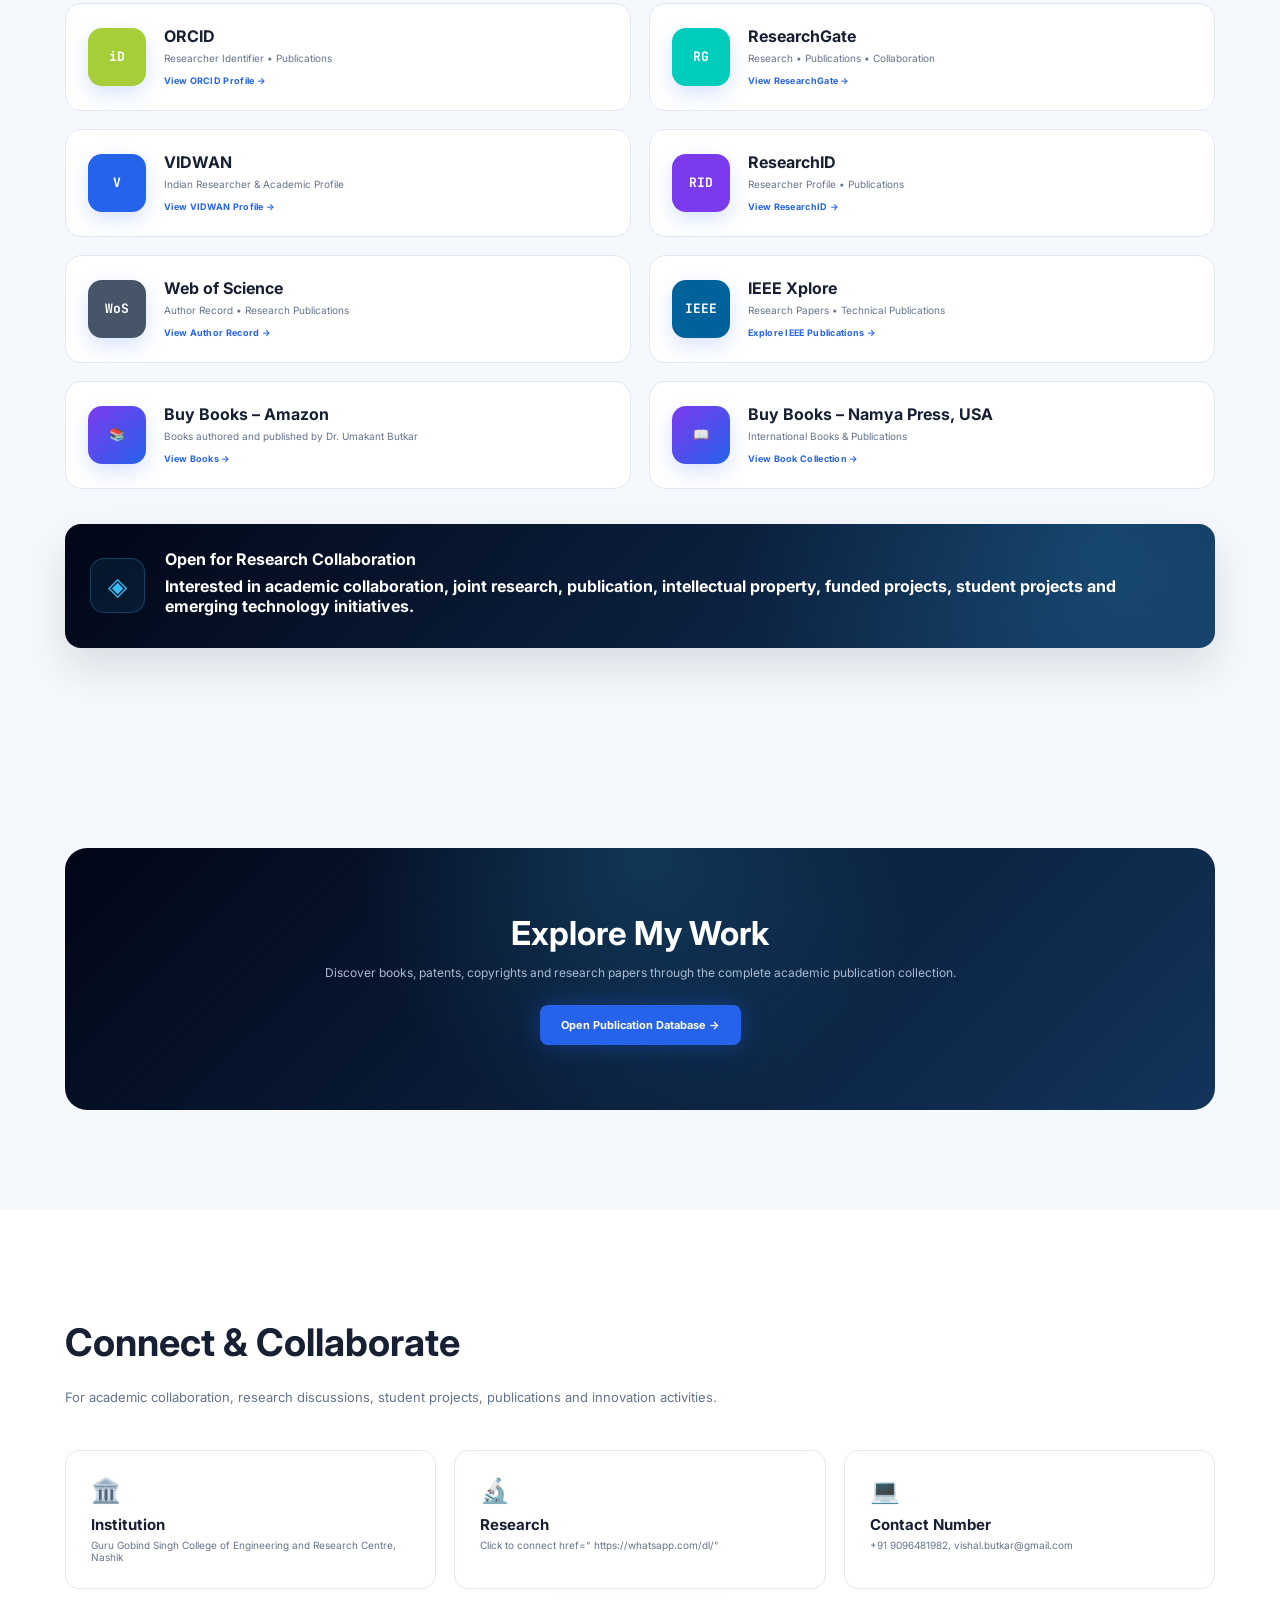
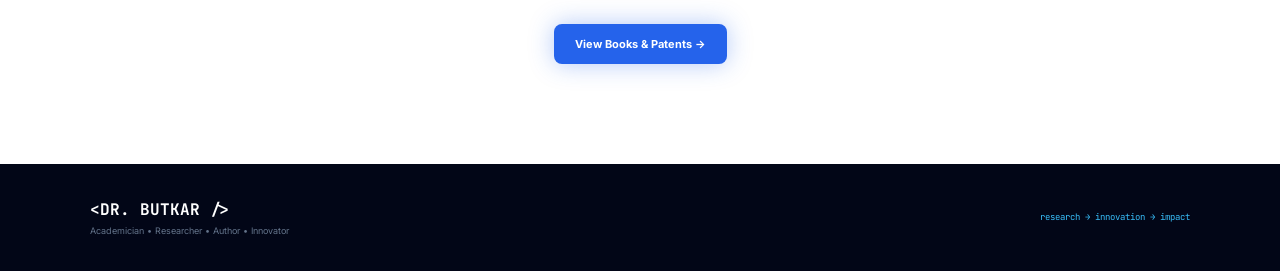
==== commit 343cdbd6: "Update index.html" ====
--- a/index.html
+++ b/index.html
@@ -2047,9 +2047,7 @@
 <li>
 <a href="#profiles">Profiles</a>
 </li>
-<li>
-<a href="events.html">Events & Achievements</a>
-</li>
+
 
 <li>
 <a href="#contact">Contact</a>
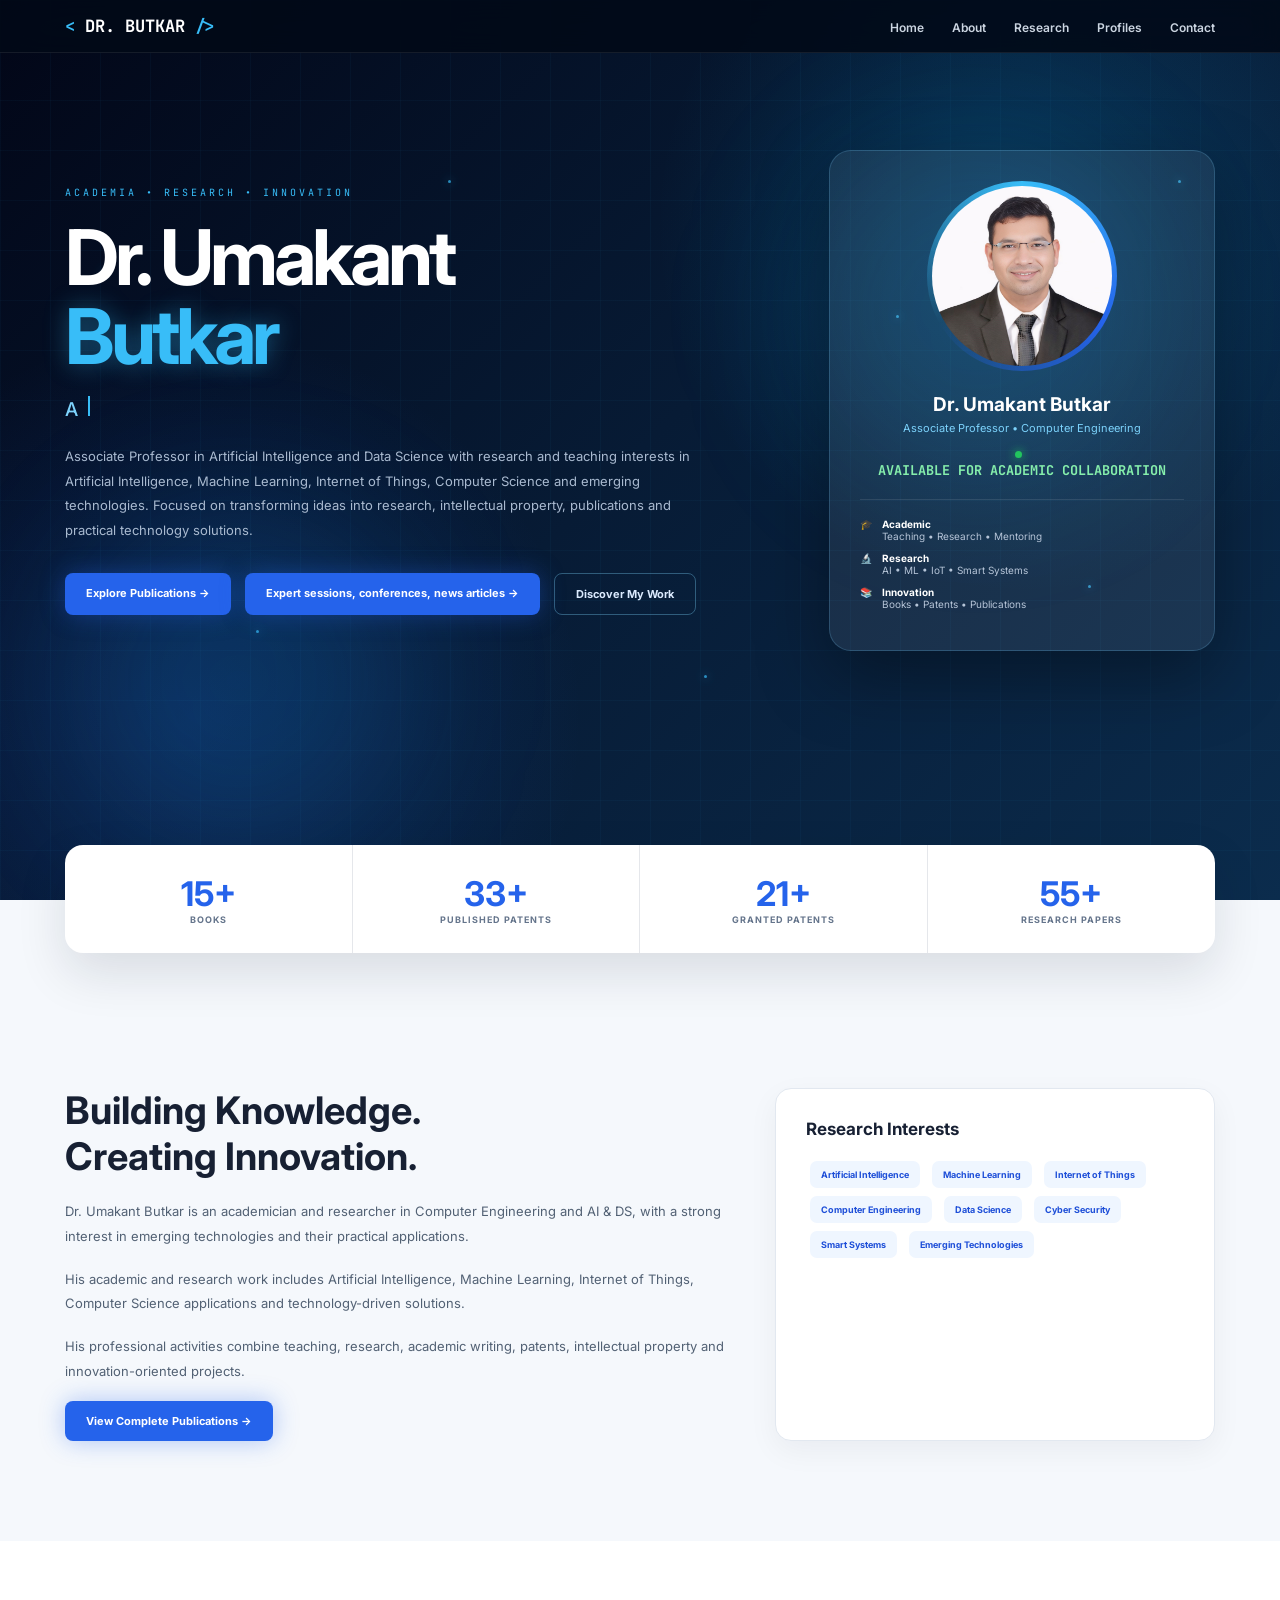
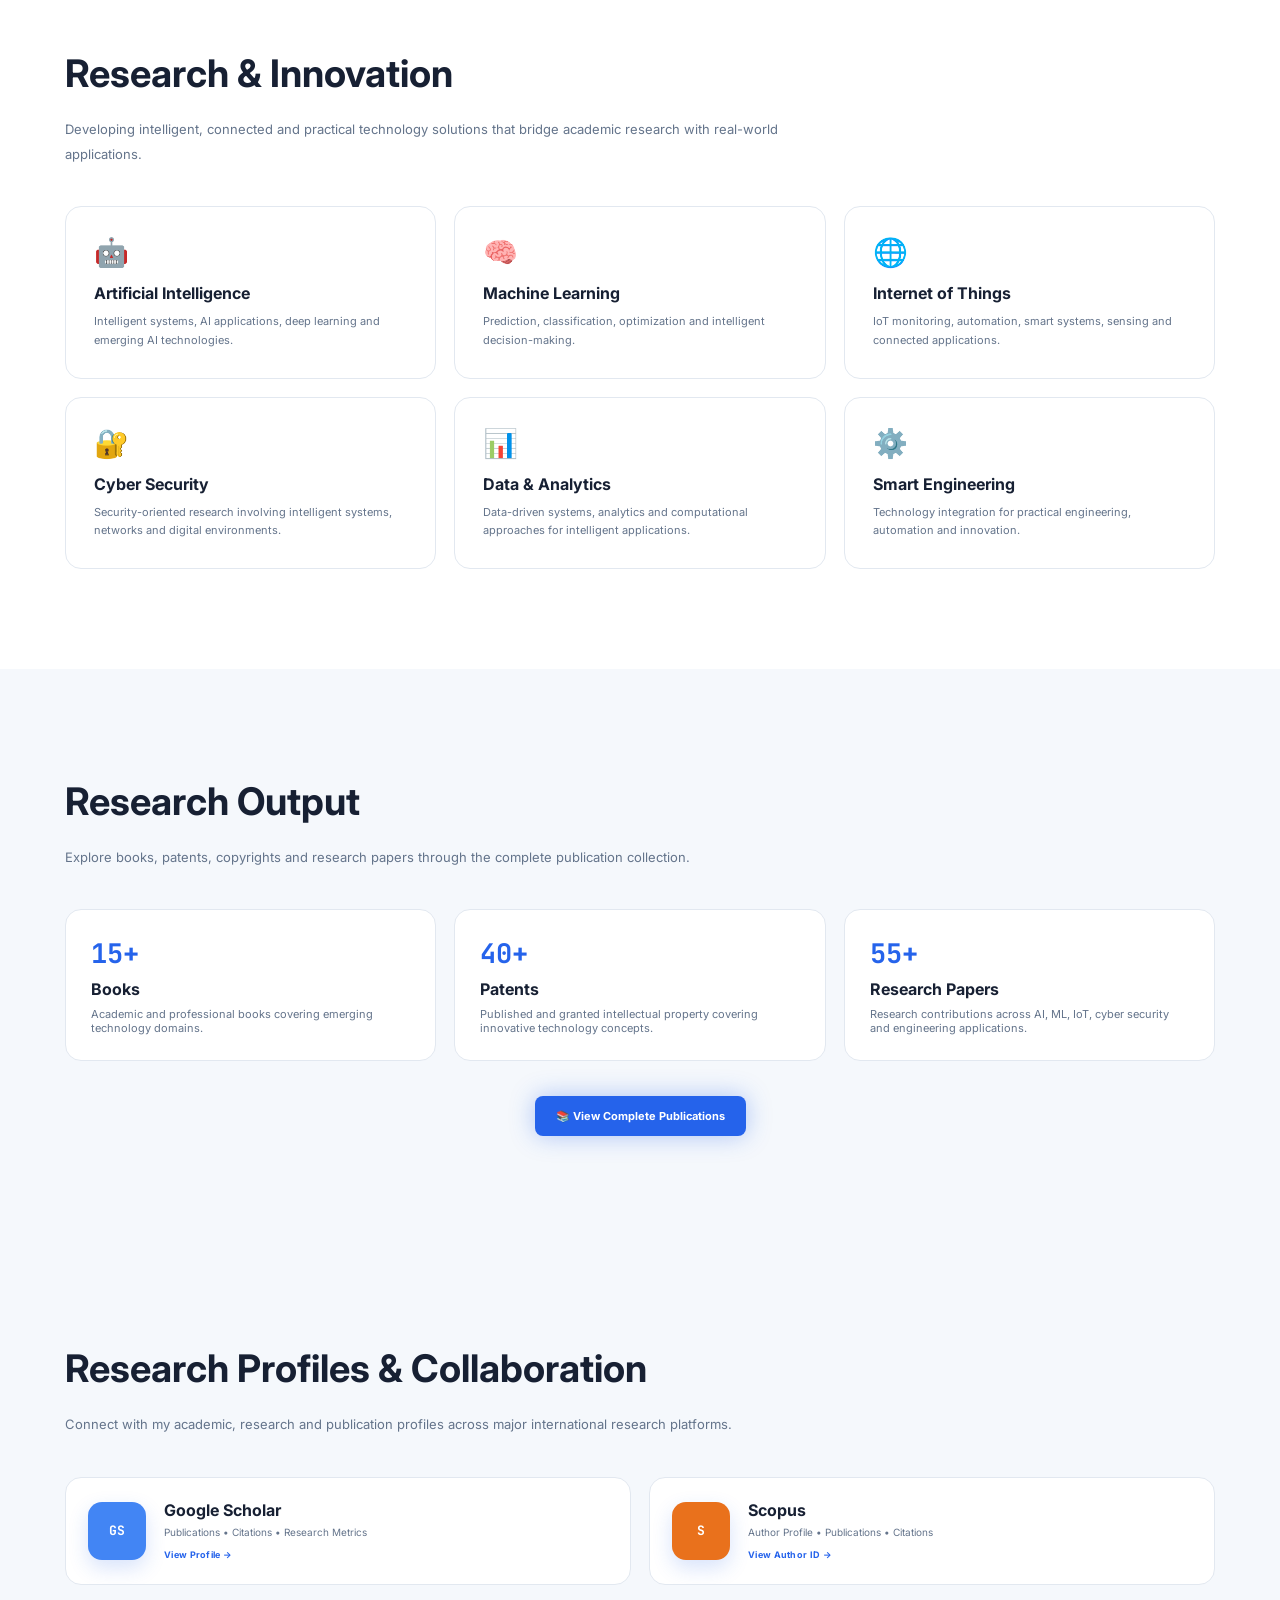
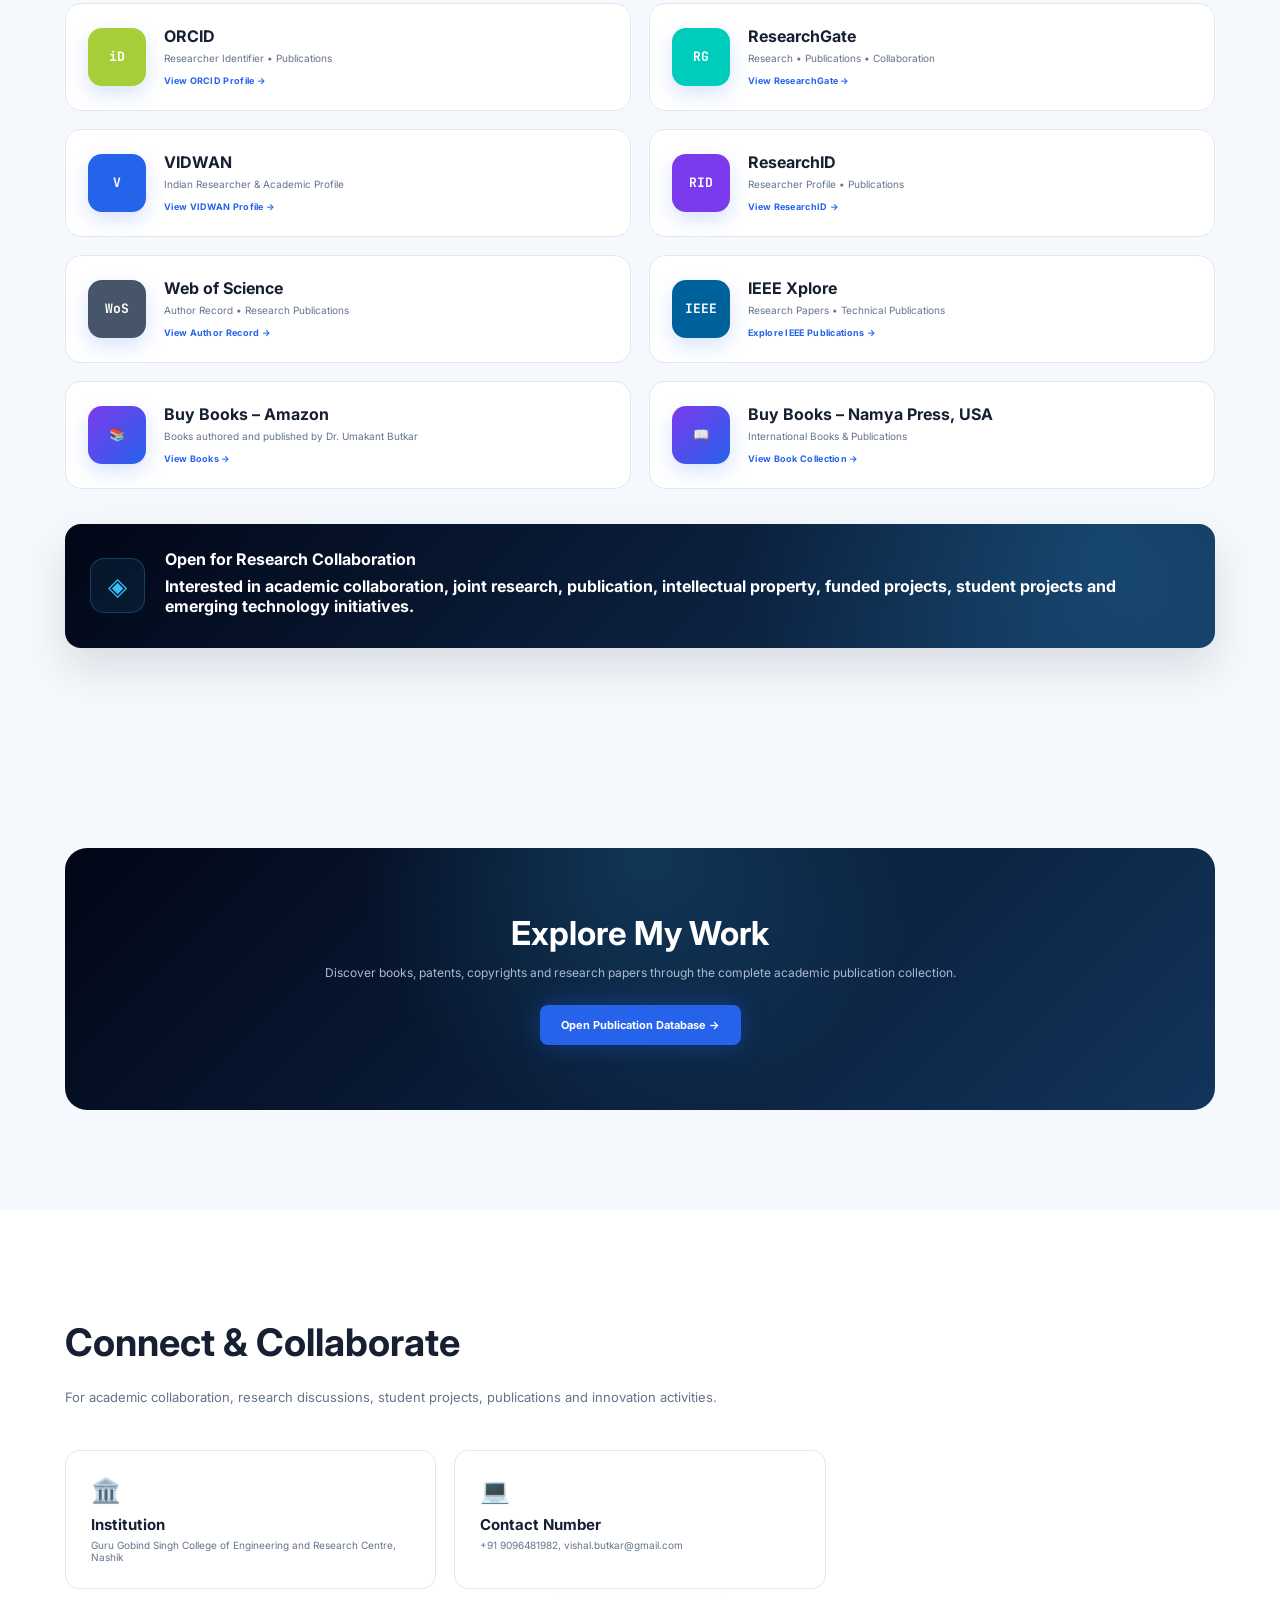
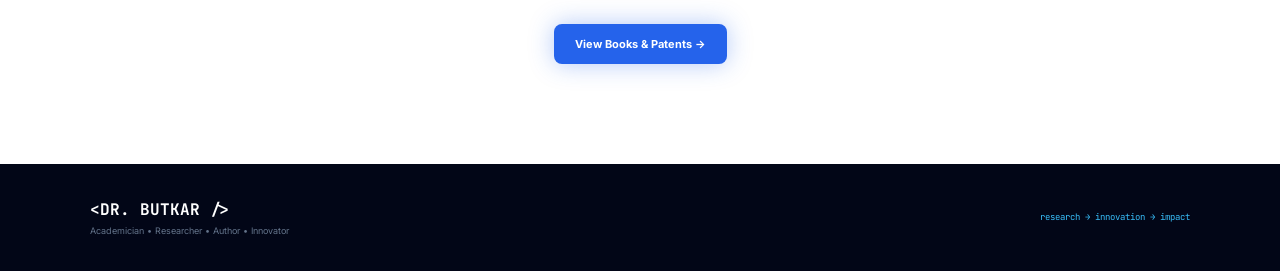
==== commit f47a7ca2: "Update index.html" ====
--- a/index.html
+++ b/index.html
@@ -3265,21 +3265,7 @@
 </div>
 
 
-<div class="contact-card">
-
-<span>🔬</span>
-
-<h3>
-Research
-</h3>
-
-<p>
-Click to connect 
-href=" https://whatsapp.com/dl/"
-
-</p>
-
-</div>
+
 
 
 <div class="contact-card">
